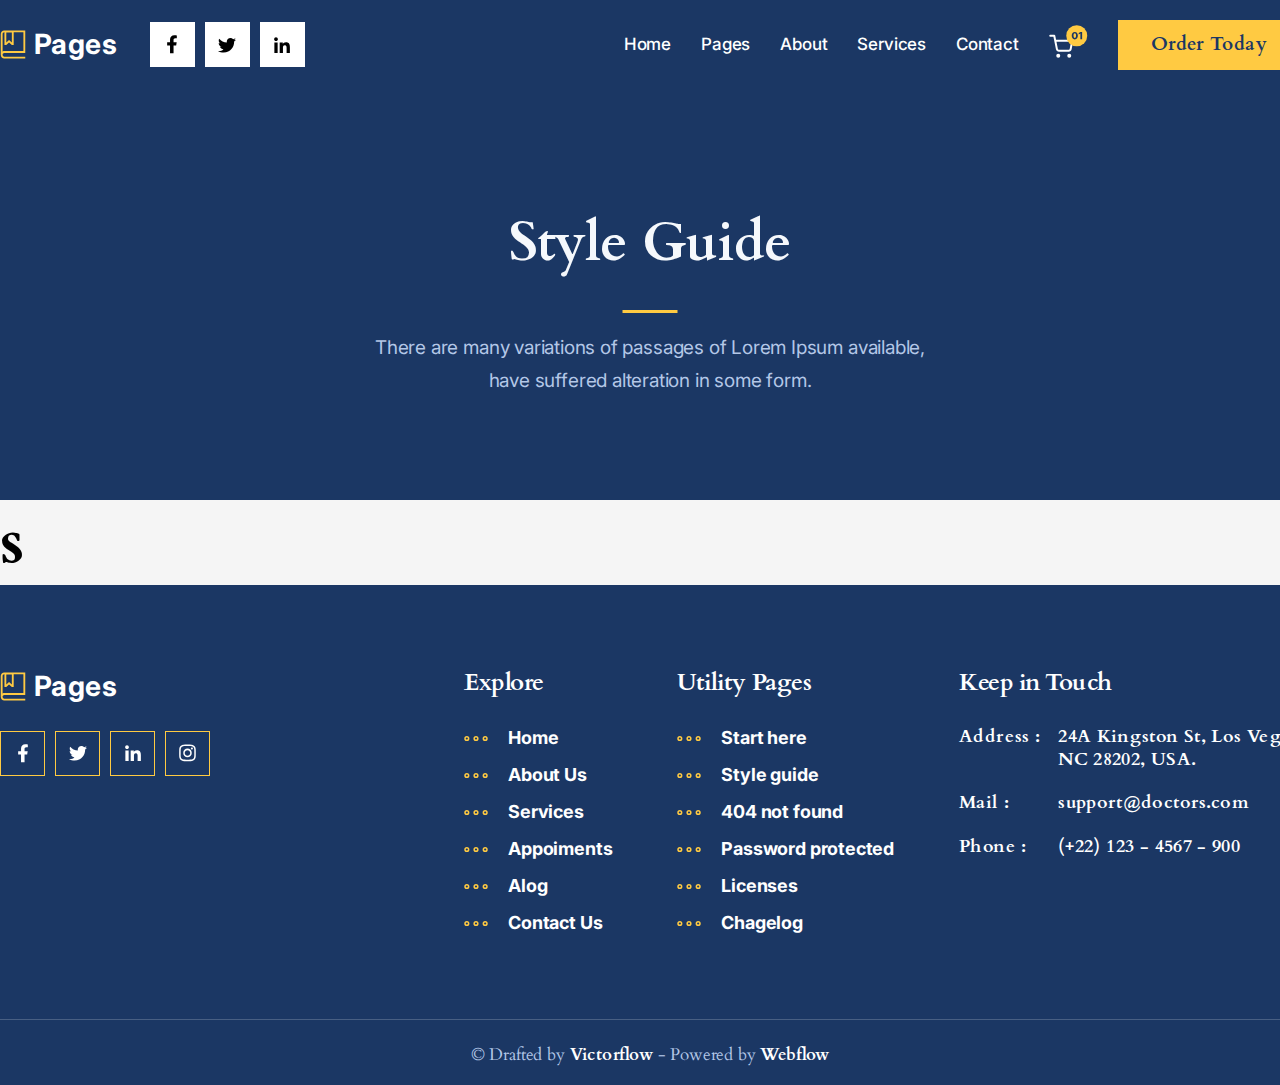
==== index.html @ 7afc2eb5 "homepage" ====
<!DOCTYPE html>
<html lang="en">
  <head>
    <meta charset="UTF-8" />
    <meta http-equiv="X-UA-Compatible" content="IE=edge" />
    <meta name="viewport" content="width=device-width, initial-scale=1.0" />
    <link rel="stylesheet" href="./assets/css/main.css" />
    <title>Book-Store</title>
  </head>
  <body>
    <div class="header">
      <div class="container">
        <div class="header-section">
          <div class="social">
            <div class="pages">
              <a href="#/">
                <img src="./assets/image/pages.svg" alt="pages-logo" />
                <span>Pages</span>
              </a>
            </div>
            <div class="media">
              <div class="fb">
                <a href="#/">
                  <img src="./assets/image/Fb-logo.svg" alt="" />
                </a>
              </div>
              <div class="twitter">
                <a href="#/">
                  <img src="./assets/image/Twitter-logo.svg" alt="" />
                </a>
              </div>
              <div class="linkdin">
                <a href="#/">
                  <img src="./assets/image/LinkedIn-logo.svg" alt="" />
                </a>
              </div>
            </div>
          </div>
          <div class="navbar">
            <ul>
              <li>
                <a href="#/">Home</a>
              </li>
              <li>
                <a href="#/">Pages</a>
              </li>
              <li>
                <a href="#/">About</a>
              </li>
              <li>
                <a href="#/">Services</a>
              </li>
              <li>
                <a href="#/">Contact</a>
              </li>
              <li>
                <a href="#/"><img src="./assets/image/Cart.svg" alt="" /></a>
              </li>
            </ul>
            <div class="order-btn">
              <a href="#/">Order Today</a>
            </div>
          </div>
        </div>
        <div class="header-content">
          <h2>Style Guide</h2>
          <p>
            There are many variations of passages of Lorem Ipsum available, have
            suffered alteration in some form.
          </p>
        </div>
      </div>
    </div>
    <div>
      <h1>s</h1>
    </div>
    <div class="footer">
      <div class="container">
        <div class="footer-section">
          <div class="footer-link">
            <div class="footer-header">
              <div class="pages">
                <a href="#/">
                  <img src="./assets/image/pages.svg" alt="pages-logo" />
                  <span>Pages</span>
                </a>
              </div>
              <div class="media">
                <div class="fb">
                  <a href="#/">
                    <img src="./assets/image/Fb-logo.svg" alt="" />
                  </a>
                </div>
                <div class="twitter">
                  <a href="#/">
                    <img src="./assets/image/Twitter-logo.svg" alt="" />
                  </a>
                </div>
                <div class="linkdin">
                  <a href="#/">
                    <img src="./assets/image/LinkedIn-logo.svg" alt="" />
                  </a>
                </div>
                <div class="instagram">
                  <a href="#/">
                    <img src="./assets/image/instagram.svg" alt="" />
                  </a>
                </div>
              </div>
            </div>
            <div class="link">
              <div class="explore">
                <h5>Explore</h5>
                <ul>
                  <li>
                    <img src="./assets/image/li-icon.svg" alt="" />
                    <a href="#/"> Home </a>
                  </li>
                  <li>
                    <img src="./assets/image/li-icon.svg" alt="" />
                    <a href="#/"> About Us </a>
                  </li>
                  <li>
                    <img src="./assets/image/li-icon.svg" alt="" />
                    <a href="#/"> Services </a>
                  </li>
                  <li>
                    <img src="./assets/image/li-icon.svg" alt="" />
                    <a href="#/"> Appoiments </a>
                  </li>
                  <li>
                    <img src="./assets/image/li-icon.svg" alt="" />
                    <a href="#/"> Alog </a>
                  </li>
                  <li>
                    <img src="./assets/image/li-icon.svg" alt="" />
                    <a href="#//"> Contact Us </a>
                  </li>
                </ul>
              </div>
              <div class="utility-pages">
                <h5>Utility Pages</h5>
                <ul>
                  <li>
                    <img src="./assets/image/li-icon.svg" alt="" />
                    <a href="#/"> Start here </a>
                  </li>
                  <li>
                    <img src="./assets/image/li-icon.svg" alt="" />
                    <a href="#/"> Style guide </a>
                  </li>
                  <li>
                    <img src="./assets/image/li-icon.svg" alt="" />
                    <a href="#/"> 404 not found </a>
                  </li>
                  <li>
                    <img src="./assets/image/li-icon.svg" alt="" />
                    <a href="#/"> Password protected </a>
                  </li>
                  <li>
                    <img src="./assets/image/li-icon.svg" alt="" />
                    <a href="#/"> Licenses </a>
                  </li>
                  <li>
                    <img src="./assets/image/li-icon.svg" alt="" />
                    <a href="#/"> Chagelog </a>
                  </li>
                </ul>
              </div>
              <div class="keep-touch">
                <h5>Keep in Touch</h5>
                <div class="address">
                  <p>Address :</p>
                  <span>24A Kingston St, Los Vegas NC 28202, USA.</span>
                </div>
                <div class="mail">
                  <p>Mail :</p>
                  <span>support@doctors.com</span>
                </div>
                <div class="phone">
                  <p>Phone :</p>
                  <span>(+22) 123 - 4567 - 900</span>
                </div>
              </div>
            </div>
          </div>
          <div class="copy-right">
            <p>© Drafted by <span>Victorflow</span> - Powered by <span>Webflow</span></p>
          </div>
        </div>
      </div>
    </div>
  </body>
</html>
---- assets/css/main.css ----
@import url("https://fonts.googleapis.com/css2?family=Cardo:ital,wght@0,400;0,500;0,600;0,700;0,800;0,900;1,400;1,500;1,600;1,700;1,800;1,900;&family=Inter:wght@300;400;500;600;700&display=swap");
/* ###########button################### */

*,
*::after,
*::before {
  margin: 0px;
  padding: 0px;
  box-sizing: border-box;
}
body {
  font-family: "Inter", sans-serif;
  font-family: "Cardo", serif;
  background-color: #f5f5f5;
}
ul,
ol {
  margin-left: 20px;
}
ol {
  list-style-type: 1;
}
ul {
  list-style-type: disc;
}
ul li::marker {
  color: red;
}
h1 {
  font-family: Cardo;
  font-weight: Bold;
  font-size: 65px;
  line-height: 130%;
  letter-spacing: -0.975px;
}
h2 {
  font-family: Cardo;
  font-weight: Bold;
  font-size: 55px;
  line-height: 130%;
  letter-spacing: -0.825px;
}
h3 {
  font-family: Cardo;
  font-weight: Bold;
  font-size: 45px;
  line-height: 130%;
  letter-spacing: -0.675px;
}
h4 {
  font-family: Cardo;
  font-weight: Bold;
  font-size: 32px;
  line-height: 130%;
  letter-spacing: -0.48px;
}
h5 {
  font-family: Cardo;
  font-weight: Bold;
  font-size: 24px;
  line-height: 130%;
  letter-spacing: -0.36px;
}
h6 {
  font-family: Cardo;
  font-weight: Bold;
  font-size: 22px;
  line-height: 130%;
  letter-spacing: -0.33px;
}
p {
  font-family: Inter;
  font-weight: normal;
  font-size: 19px;
  line-height: 170%;
  letter-spacing: -0.19px;
}
a {
  display: inline-block;
  text-decoration: none;
  text-align: center;
  font-family: Cardo;
  font-weight: bold;
  font-size: 19px;
  line-height: 125%;
  letter-spacing: 0.38px;
}

.sm-bg-btn {
  padding: 20px 56px;
  background-color: #ffca42;
}
.sm-btn {
  padding: 19px 55px;
  border: 1px solid #ffca42;
  background-color: #ffffff;
}
.lg-bg-btn {
  padding: 20px 96px;
  background-color: #ffca42;
}
.lg-btn {
  padding: 19px 95px;
  border: 1px solid #ffca42;
  background-color: #ffffff;
}
.container {
  height: 500px;
  width: 1300px;
  margin: 0px auto;
}
/* ##################header################# */
.header {
  color: #ffffff;
  background-color: #1b3764;
}
.header-section {
  padding-top: 20px;
  display: flex;
  justify-content: space-between;
  align-items: center;
}
.social {
  display: flex;
  align-items: center;
  gap: 33px;
}

.pages a {
  display: flex;
  align-items: center;
  gap: 8px;
}
.pages span {
  display: inline-flex;
  color: #ffffff;
  font-family: Inter;
  font-weight: Bold;
  font-size: 28px;
  line-height: 125%;
}

.media img,
.pages img {
  width: auto;
  height: auto;
  object-fit: cover;
}
.media {
  display: flex;
  align-items: center;
  gap: 10px;
}
.media a {
  display: flex;
  align-items: center;
  justify-content: center;
  width: 45px;
  height: 45px;
  background-color: white;
}
.media a img {
  filter: invert(1);
}
.navbar {
  display: flex;
  align-items: center;
  gap: 30px;
}
.navbar ul {
  margin: 0px;
  display: flex;
  align-items: center;
  list-style: none;
  gap: 30px;
}
ul li a {
  color: #ffffff;
  font-family: Inter;
  font-weight: 500;
  font-size: 17px;
  line-height: 125%;
  letter-spacing: -0.17px;
}
.order-btn a {
  padding: 13px 33px;
  background-color: #ffca42;
  color: #1b3764;
  font-size: 19px;
  line-height: 125%;
}
.header-content {
  width: 45%;
  text-align: center;
  margin: 138px auto 119px;
}
.header-content h2 {
  color: #f5f8fc;
  position: relative;
  padding-bottom: 34px;
  margin-bottom: 19px;
}
.header-content h2::after {
  content: "";
  position: absolute;
  bottom: 0%;
  left: 50%;
  transform: translate(-50%, 0%);
  width: 55px;
  border-bottom: 3px solid #ffca42;
}
.header-content p {
  font-family: Inter;
  font-weight: normal;
  font-size: 19px;
  line-height: 170%;
  letter-spacing: -0.19px;
  color: #b4c7e7;
}
/* ##################footer################# */

.footer {
  background-color: #1b3764;
  color: #ffffff;
}
.footer-link {
  padding: 84px 0px 77px;
  margin-bottom: 18px;
  border-bottom: 1px solid rgba(255, 255, 255, 0.2);
  display: flex;
  justify-content: space-between;
}
.link h5 {
  font-family: Cardo;
  font-weight: Bold;
  font-size: 24px;
  line-height: 120%;
  letter-spacing: -0.48px;
  padding-bottom: 23px;
}
.link li a {
  font-family: Inter;
  font-weight: Bold;
  font-size: 18px;
  line-height: 205%;
  letter-spacing: -0.18px;
}
.link p {
  width: 25%;
  font-family: Cardo;
  font-weight: Bold;
  font-size: 18px;
  line-height: 125%;
  letter-spacing: 0.36px;
  margin: 6px 0px 15px;
}
.link span {
  width: 71%;
  font-family: Cardo;
  font-weight: Bold;
  font-size: 18px;
  line-height: 125%;
  letter-spacing: 0.36px;
  margin: 6px 0px 15px;
}
.link {
  display: flex;
  justify-content: end;
  gap: 65px;
}
.link .keep-touch {
  width: 35%;
}
.footer-header .pages {
  padding-bottom: 27px;
}
.footer-header .media a {
  background-color: transparent;
  border: 1px solid #ffca42;
}
.footer-header .media a img {
  filter: invert(0);
}
.link ul {
  list-style-type: none;
  margin: 0px;
}
.link li {
  display: flex;
  align-items: center;
  gap: 20px;
}
.address,
.phone,
.mail {
  display: flex;
  gap: 14px;
}
.copy-right p {
  text-align: center;
  font-family: Cardo;
  font-weight: 500;
  font-size: 17px;
  line-height: 200%;
  letter-spacing: -0.17px;
  color: #b4c7e7;
}
.copy-right span {
  font-weight: 600;
  color: #ffffff;
}
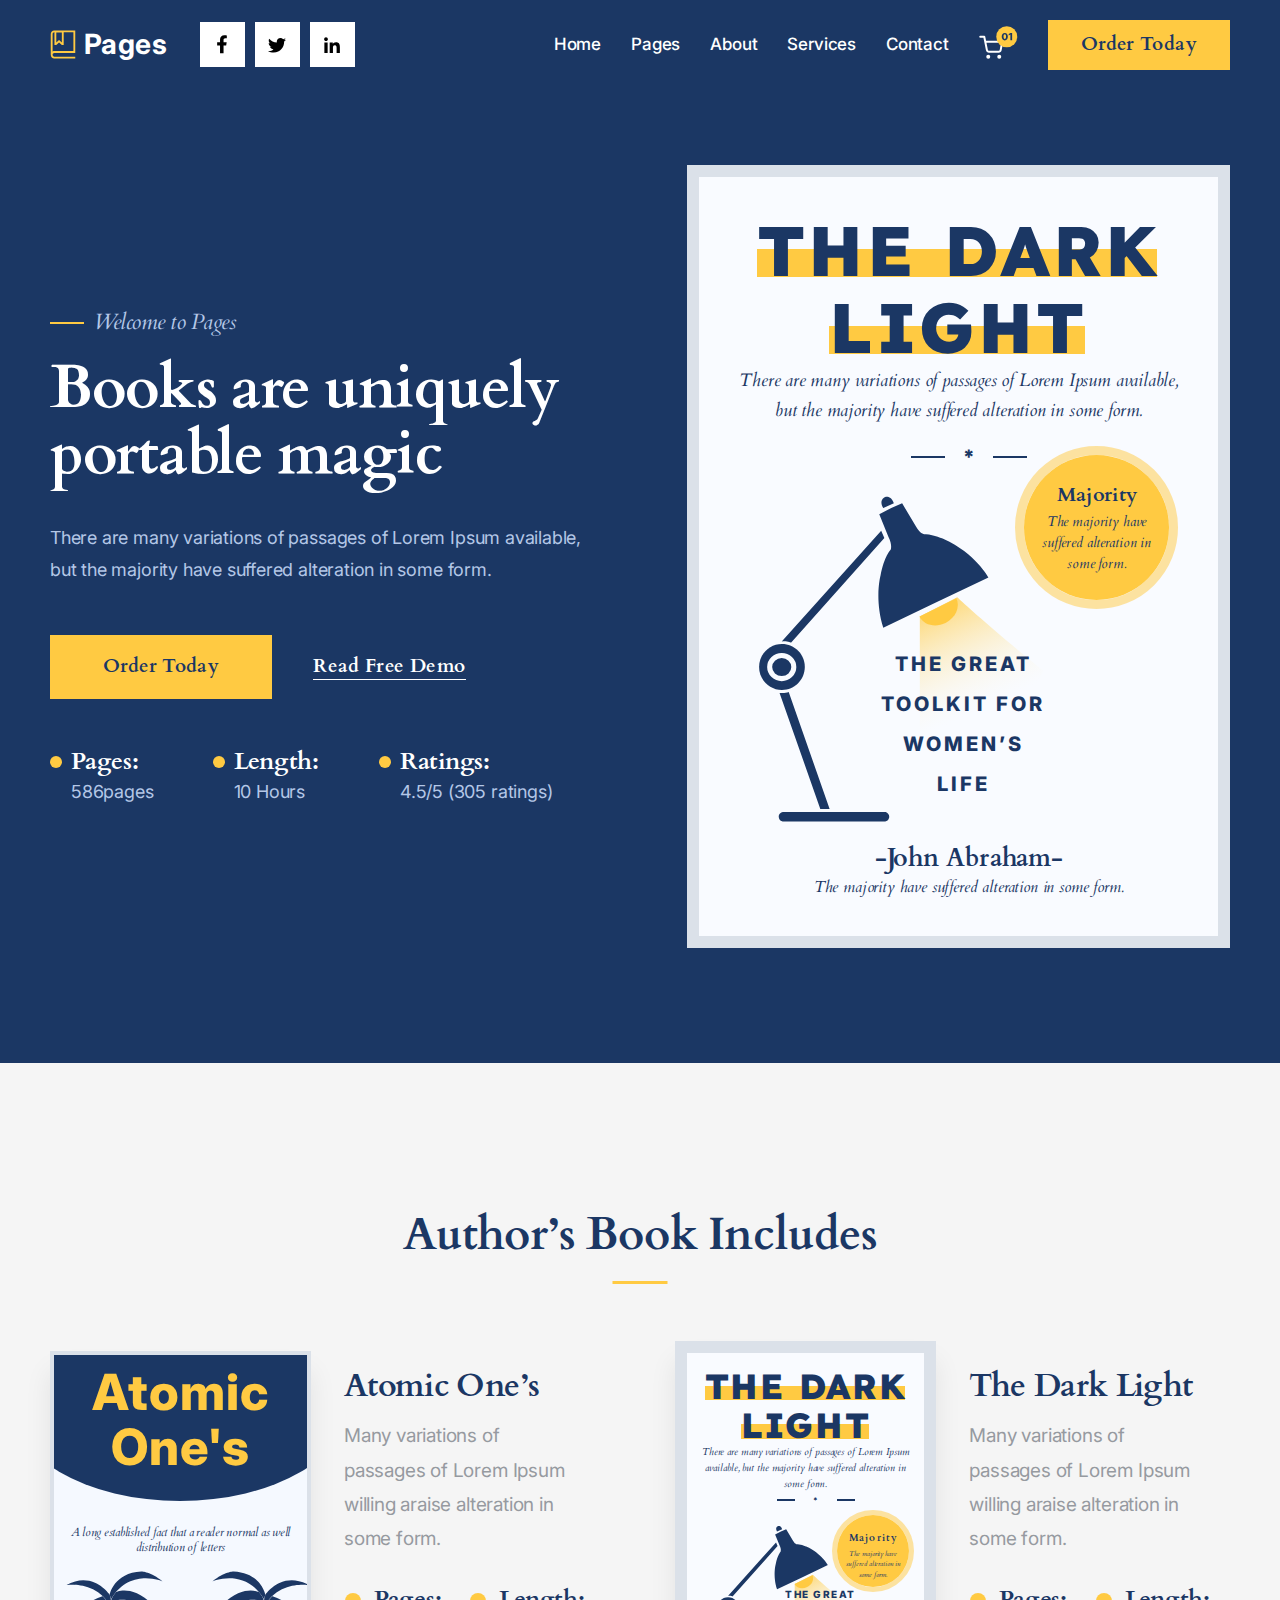
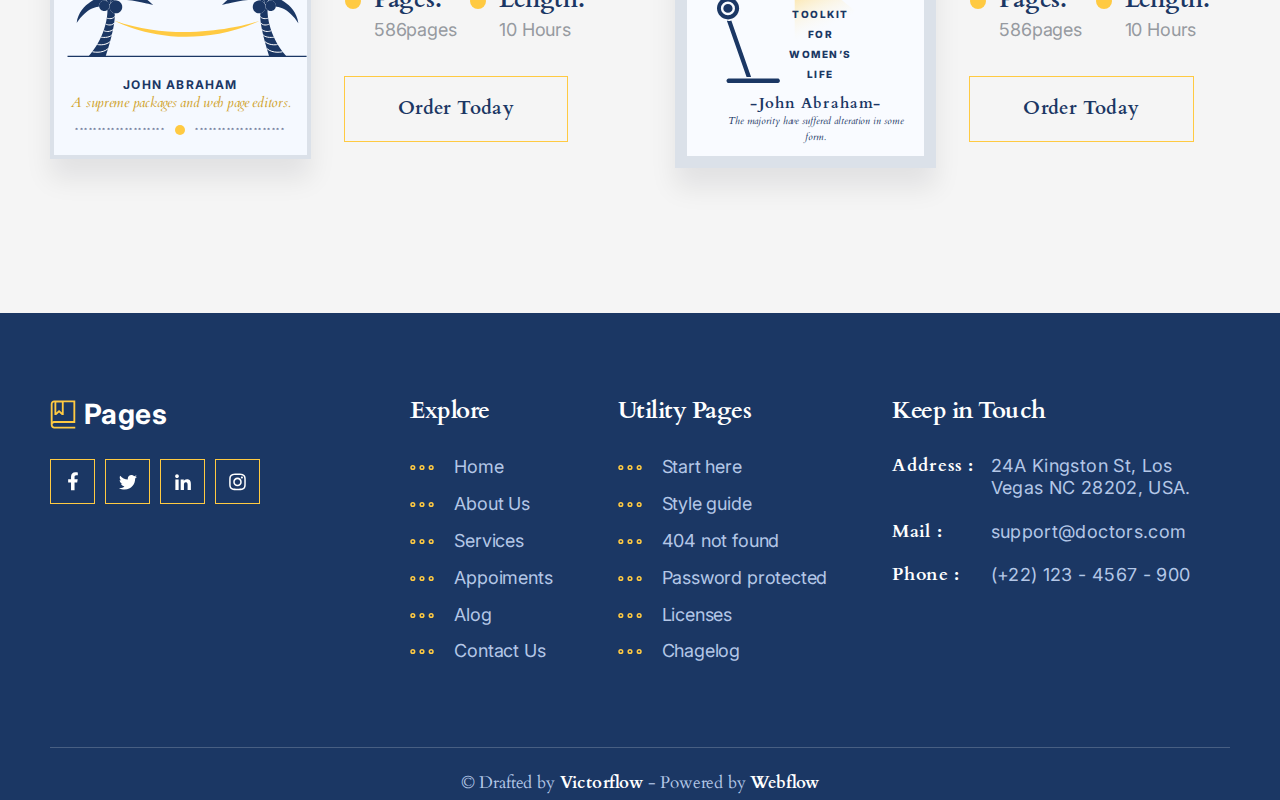
==== commit 9ac81a78: "author" ====
--- a/index.html
+++ b/index.html
@@ -5,6 +5,7 @@
     <meta http-equiv="X-UA-Compatible" content="IE=edge" />
     <meta name="viewport" content="width=device-width, initial-scale=1.0" />
     <link rel="stylesheet" href="./assets/css/main.css" />
+    <link rel="stylesheet" href="./assets/css/index.css" />
     <title>Book-Store</title>
   </head>
   <body>
@@ -39,7 +40,7 @@
           <div class="navbar">
             <ul>
               <li>
-                <a href="#/">Home</a>
+                <a href="./index.html">Home</a>
               </li>
               <li>
                 <a href="#/">Pages</a>
@@ -63,16 +64,169 @@
           </div>
         </div>
         <div class="header-content">
-          <h2>Style Guide</h2>
-          <p>
-            There are many variations of passages of Lorem Ipsum available, have
-            suffered alteration in some form.
-          </p>
+          <div class="header-left">
+            <div class="sub-title">
+              <span></span>
+              <p>Welcome to Pages</p>
+            </div>
+            <div class="left-content">
+              <h1>Books are uniquely portable magic</h1>
+              <p>
+                There are many variations of passages of Lorem Ipsum available,
+                but the majority have suffered alteration in some form.
+              </p>
+            </div>
+            <div class="left-btn">
+              <div class="primary">
+                <a href="#/">Order Today</a>
+              </div>
+              <div class="secondary">
+                <a href="#/">Read Free Demo</a>
+              </div>
+            </div>
+            <div class="page-count">
+              <div class="counting">
+                <p>Pages:</p>
+                <span>586pages</span>
+              </div>
+              <div class="counting">
+                <p>Length:</p>
+                <span>10 Hours</span>
+              </div>
+              <div class="counting">
+                <p>Ratings:</p>
+                <span>4.5/5 (305 ratings)</span>
+              </div>
+            </div>
+          </div>
+          <div class="header-right">
+            <div class="right-content">
+              <h2>
+                <span class="top"> THE DARK</span>
+                <span class="bottom"> LIGHT</span>
+              </h2>
+              <p>
+                There are many variations of passages of Lorem Ipsum available,
+                but the majority have suffered alteration in some form.
+              </p>
+            </div>
+            <div class="toolkit">
+              <div class="design">
+                <span class="left-line"></span>
+                <span class="star">*</span>
+                <span class="right-line"></span>
+              </div>
+              <div class="lamp">
+                <h4>THE GREAT TOOLKIT FOR WOMEN’S LIFE</h4>
+              </div>
+              <h6>-John Abraham-</h6>
+              <p>The majority have suffered alteration in some form.</p>
+              <div class="majority-section">
+                <div class="majority">
+                  <h6>Majority</h6>
+                  <p>The majority have suffered alteration in some form.</p>
+                </div>
+              </div>
+            </div>
+          </div>
         </div>
       </div>
     </div>
-    <div>
-      <h1>s</h1>
+    <div class="author-book">
+      <div class="container">
+        <div class="author-book-section">
+          <h5>Author’s Book Includes</h5>
+          <div class="author-cards">
+            <div class="card">
+              <div class="card-1 card-border-1">
+                <h6>Atomic One's</h6>
+                <p>
+                  A long established fact that a reader normal as well
+                  distribution of letters
+                </p>
+                <img src="./assets/image/Trees.svg" alt="" />
+                <div class="bottom-content">
+                  <h6>JOHN ABRAHAM</h6>
+                  <p>A supreme packages and web page editors.</p>
+                </div>
+                <div class="star">
+                  <p>********************</p>
+                  <span></span>
+                  <p>********************</p>
+                </div>
+              </div>
+              <div class="card-2">
+                <h5>Atomic One’s</h5>
+                <p>
+                  Many variations of passages of Lorem Ipsum willing araise
+                  alteration in some form.
+                </p>
+                <div class="book-length">
+                  <div class="page-length">
+                    <p>Pages:</p>
+                    <span>586pages</span>
+                  </div>
+                  <div class="page-length">
+                    <p>Length:</p>
+                    <span>10 Hours</span>
+                  </div>
+                </div>
+                <a href="#/">Order Today</a>
+              </div>
+            </div>
+            <div class="card">
+              <div class="card-1 card-border-2">
+                  <div class="right-content">
+                    <h2>
+                      <span class="top"> THE DARK</span>
+                      <span class="bottom"> LIGHT</span>
+                    </h2>
+                    <p>
+                      There are many variations of passages of Lorem Ipsum available,
+                      but the majority have suffered alteration in some form.
+                    </p>
+                  </div>
+                  <div class="toolkit">
+                    <div class="design">
+                      <span class="left-line"></span>
+                      <span class="star">*</span>
+                      <span class="right-line"></span>
+                    </div>
+                    <div class="lamp">
+                      <h4>THE GREAT TOOLKIT FOR WOMEN’S LIFE</h4>
+                    </div>
+                    <h6>-John Abraham-</h6>
+                    <p>The majority have suffered alteration in some form.</p>
+                    <div class="majority-section">
+                      <div class="majority">
+                        <h6>Majority</h6>
+                        <p>The majority have suffered alteration in some form.</p>
+                      </div>
+                    </div>
+                  </div>
+              </div>
+              <div class="card-2">
+                <h5>The Dark Light</h5>
+                <p>
+                  Many variations of passages of Lorem Ipsum willing araise
+                  alteration in some form.
+                </p>
+                <div class="book-length">
+                  <div class="page-length">
+                    <p>Pages:</p>
+                    <span>586pages</span>
+                  </div>
+                  <div class="page-length">
+                    <p>Length:</p>
+                    <span>10 Hours</span>
+                  </div>
+                </div>
+                <a href="#/">Order Today</a>
+              </div>
+            </div>
+          </div>
+        </div>
+      </div>
     </div>
     <div class="footer">
       <div class="container">
@@ -185,7 +339,10 @@
             </div>
           </div>
           <div class="copy-right">
-            <p>© Drafted by <span>Victorflow</span> - Powered by <span>Webflow</span></p>
+            <p>
+              © Drafted by <span>Victorflow</span> - Powered by
+              <span>Webflow</span>
+            </p>
           </div>
         </div>
       </div>
--- a/assets/css/main.css
+++ b/assets/css/main.css
@@ -1,6 +1,5 @@
-@import url("https://fonts.googleapis.com/css2?family=Cardo:ital,wght@0,400;0,500;0,600;0,700;0,800;0,900;1,400;1,500;1,600;1,700;1,800;1,900;&family=Inter:wght@300;400;500;600;700&display=swap");
-/* ###########button################### */
-
+@import url("https://fonts.googleapis.com/css2?family=Cardo:ital,wght@0,400;0,700;1,400&family=Inter+Tight:wght@600&family=Inter:wght@300;400;500;600;700;800&family=Lexend:wght@300;400;500;600;700;800;900&display=swap");
+/*###########button################### */
 *,
 *::after,
 *::before {
@@ -9,8 +8,10 @@
   box-sizing: border-box;
 }
 body {
+  font-family: "Cardo", serif;
   font-family: "Inter", sans-serif;
-  font-family: "Cardo", serif;
+  font-family: "Inter Tight", sans-serif;
+  font-family: "Lexend", sans-serif;
   background-color: #f5f5f5;
 }
 ul,
@@ -24,7 +25,7 @@
   list-style-type: disc;
 }
 ul li::marker {
-  color: red;
+  color: #ffca42;
 }
 h1 {
   font-family: Cardo;
@@ -85,27 +86,10 @@
   line-height: 125%;
   letter-spacing: 0.38px;
 }
-
-.sm-bg-btn {
-  padding: 20px 56px;
-  background-color: #ffca42;
-}
-.sm-btn {
-  padding: 19px 55px;
-  border: 1px solid #ffca42;
-  background-color: #ffffff;
-}
-.lg-bg-btn {
-  padding: 20px 96px;
-  background-color: #ffca42;
-}
-.lg-btn {
-  padding: 19px 95px;
-  border: 1px solid #ffca42;
-  background-color: #ffffff;
+span {
+  display: inline-block;
 }
 .container {
-  height: 500px;
   width: 1300px;
   margin: 0px auto;
 }
@@ -188,11 +172,17 @@
   color: #1b3764;
   font-size: 19px;
   line-height: 125%;
+  transition: all 0.5s ease-in-out;
+}
+.order-btn a:hover {
+  color: #ffca42;
+  background-color: #1b3764;
 }
 .header-content {
   width: 45%;
+  margin: 0px auto;
   text-align: center;
-  margin: 138px auto 119px;
+  padding: 138px 0px 119px;
 }
 .header-content h2 {
   color: #f5f8fc;
@@ -224,10 +214,10 @@
   color: #ffffff;
 }
 .footer-link {
-  padding: 84px 0px 77px;
   margin-bottom: 18px;
   border-bottom: 1px solid rgba(255, 255, 255, 0.2);
   display: flex;
+  padding: 84px 0px 77px;
   justify-content: space-between;
 }
 .link h5 {
@@ -240,10 +230,11 @@
 }
 .link li a {
   font-family: Inter;
-  font-weight: Bold;
+  font-weight: 400;
   font-size: 18px;
   line-height: 205%;
   letter-spacing: -0.18px;
+  color: #b4c7e7;
 }
 .link p {
   width: 25%;
@@ -256,12 +247,13 @@
 }
 .link span {
   width: 71%;
-  font-family: Cardo;
-  font-weight: Bold;
+  font-family: Inter;
+  font-weight: normal;
   font-size: 18px;
   line-height: 125%;
   letter-spacing: 0.36px;
   margin: 6px 0px 15px;
+  color: #b4c7e7;
 }
 .link {
   display: flex;
@@ -309,3 +301,159 @@
   font-weight: 600;
   color: #ffffff;
 }
+
+@media screen and (max-width: 1320px) {
+  .container {
+    width: 1180px;
+  }
+  .header-content {
+    margin: 0px auto;
+  }
+}
+
+@media screen and (max-width: 1200px) {
+  .container {
+    width: 970px;
+  }
+  .link {
+    gap: 30px;
+  }
+  .link .keep-touch {
+    width: 41%;
+  }
+  .header-content {
+    width: 50%;
+  }
+  .navbar,
+  .navbar ul {
+    gap: 25px;
+  }
+  .order-btn a {
+    padding: 13px 25px;
+  }
+}
+
+@media (max-width: 991px) {
+  .container {
+    width: 747px;
+  }
+  .header-section {
+    flex-direction: column;
+    gap: 20px;
+  }
+  .navbar {
+    width: 100%;
+    justify-content: space-between;
+  }
+  .header-section .social {
+    width: 100%;
+    gap: 0px;
+    justify-content: space-between;
+  }
+  .header-content {
+    padding: 100px 0px;
+    width: 65%;
+  }
+  .footer-link {
+    flex-direction: column;
+    gap: 20px;
+  }
+  .link {
+    justify-content: space-between;
+    row-gap: 30px;
+    flex-wrap: wrap;
+  }
+
+  .footer-header {
+    display: flex;
+    justify-content: space-between;
+    align-items: center;
+  }
+  .footer-header .pages {
+    padding-bottom: 0px;
+  }
+  .media {
+    gap: 20px;
+  }
+  .link .keep-touch {
+    width: 42%;
+  }
+}
+
+@media (max-width: 767px) {
+  .container {
+    width: 555px;
+  }
+
+  .header-content {
+    padding: 60px 0px;
+    width: 90%;
+  }
+  .navbar {
+    justify-content: space-between;
+    gap: 0px;
+    width: 100%;
+  }
+  .navbar ul {
+    gap: 15px;
+  }
+  .order-btn a {
+    padding: 13px 15px;
+  }
+  .link .keep-touch {
+    width: 70%;
+    margin: 0px auto;
+  }
+}
+
+@media (max-width: 575px) {
+  .container {
+    width: 310px;
+    margin: 0px auto;
+  }
+  .navbar {
+    flex-direction: column;
+    gap: 10px;
+  }
+  .navbar ul {
+    flex-wrap: wrap;
+    gap: 10px;
+    justify-content: space-between;
+  }
+  .header-content {
+    padding: 30px 0px;
+    width: 100%;
+  }
+  .header-content h2 {
+    font-size: 45px;
+    padding-bottom: 15px;
+    margin-bottom: 15px;
+  }
+  .header-content p {
+    font-size: 15px;
+  }
+  .footer-header {
+    flex-wrap: wrap;
+    gap: 20px;
+    justify-content: center;
+  }
+  .link {
+    justify-content: center;
+  }
+  .link .keep-touch {
+    width: 100%;
+  }
+  .link p {
+    width: 26%;
+  }
+  .link span {
+    width: 68%;
+  }
+  .copy-right p {
+    font-size: 14px;
+  }
+  .footer-link {
+    padding: 20px 0px 0px;
+    margin-bottom: 10px;
+  }
+}
--- a/assets/css/index.css
+++ b/assets/css/index.css
@@ -0,0 +1,981 @@
+/* ######################header-content######################## */
+.header-content {
+  width: auto;
+  display: flex;
+  flex-wrap: wrap;
+  justify-content: space-between;
+  text-align: left;
+  align-items: center;
+  padding: 95px 0px 115px;
+}
+.header-left,
+.header-right {
+  width: 46%;
+}
+.header-right {
+  background-color: #f9fbff;
+  border: 12px solid #dbe1e9;
+  padding: 35px 40px;
+}
+.header-content h2 {
+  margin: 0px;
+  padding: 0px;
+}
+.header-content h2::after {
+  content: unset;
+}
+.sub-title {
+  display: flex;
+  align-items: center;
+  gap: 15px;
+  padding-bottom: 16px;
+}
+.sub-title span {
+  display: inline-block;
+  background-color: #ffca42;
+  width: 34px;
+  height: 2px;
+}
+.sub-title p {
+  font-family: Cardo;
+  font-style: Italic;
+  font-size: 24px;
+  line-height: 154%;
+  letter-spacing: -0.48px;
+}
+.left-content h1 {
+  font-family: Cardo;
+  font-weight: bold;
+  font-size: 65px;
+  line-height: 110%;
+  letter-spacing: -1.3px;
+}
+.left-content p {
+  font-family: Inter;
+  font-weight: normal;
+  font-size: 19px;
+  line-height: 180%;
+  letter-spacing: -0.19px;
+  color: #b4c7e7;
+  padding: 34px 0px 49px;
+}
+.left-btn {
+  display: flex;
+  align-items: center;
+  gap: 41px;
+}
+.left-btn .primary a {
+  font-family: Cardo;
+  font-weight: bold;
+  font-size: 19px;
+  line-height: 125%;
+  letter-spacing: 0.38px;
+  padding: 20px 53px;
+  background-color: #ffca42;
+  color: #1b3764;
+}
+.left-btn .secondary a {
+  font-family: Cardo;
+  font-weight: bold;
+  font-size: 19px;
+  line-height: 125%;
+  letter-spacing: 0.38px;
+  color: #ffffff;
+  border-bottom: 1px solid #ffffff;
+}
+.page-count {
+  display: flex;
+  align-items: center;
+  gap: 80px;
+  margin: 49px 0px 0px 21px;
+}
+
+.page-count p {
+  position: relative;
+  font-family: Cardo;
+  font-weight: Bold;
+  font-size: 24px;
+  line-height: 120%;
+  letter-spacing: -0.24px;
+  color: #ffffff;
+}
+.page-count p::before {
+  position: absolute;
+  top: 50%;
+  left: -15px;
+  transform: translate(-50%, -50%);
+  border-radius: 50%;
+  content: "";
+  width: 12px;
+  height: 12px;
+  background-color: #ffca42;
+}
+.page-count span {
+  font-family: inter;
+  font-weight: normal;
+  font-size: 18px;
+  line-height: 170%;
+  letter-spacing: -0.18px;
+  color: #b4c7e7;
+}
+.right-content {
+  position: relative;
+  z-index: 1;
+}
+.right-content h2 {
+  font-family: Lexend;
+  font-weight: 800;
+  font-size: 70px;
+  line-height: 110%;
+  letter-spacing: 3.5px;
+  color: #1b3764;
+  text-align: center;
+}
+.right-content h2 span {
+  position: relative;
+  z-index: 1;
+}
+
+.right-content h2 span::before {
+  content: "";
+  position: absolute;
+  bottom: 15%;
+  left: 0%;
+  width: 99%;
+  height: 37%;
+  background-color: #ffca42;
+  z-index: -1;
+}
+
+.right-content p {
+  font-family: Cardo;
+  font-style: italic;
+  font-weight: 400;
+  font-size: 18px;
+  line-height: 170%;
+  letter-spacing: -0.18px;
+  color: #1b3764;
+  text-align: center;
+}
+.toolkit {
+  padding-left: 20px;
+  margin-top: 10px;
+  position: relative;
+}
+.toolkit .design {
+  display: flex;
+  justify-content: center;
+  gap: 18px;
+  align-items: center;
+}
+
+.design .left-line,
+.design .right-line {
+  width: 34px;
+  height: 2px;
+  background-color: #1b3764;
+}
+.design .star {
+  font-family: Inter;
+  font-weight: 800;
+  font-size: 20px;
+  line-height: 200%;
+  color: #1b3764;
+}
+.lamp {
+  background-image: url(../image/lamp.svg);
+  background-position: left;
+  background-size: contain;
+  background-repeat: no-repeat;
+  width: 300px;
+  height: 330px;
+  margin-top: 16px;
+  display: flex;
+  justify-content: flex-end;
+  align-items: flex-end;
+}
+.lamp h4 {
+  font-family: Inter;
+  font-weight: 800;
+  font-size: 20px;
+  width: 58%;
+  margin: 0px 9px 19px 0px;
+  line-height: 200%;
+  letter-spacing: 3px;
+  color: #1b3764;
+  text-align: center;
+}
+.toolkit h6 {
+  padding-top: 20px;
+  font-family: cardo;
+  font-weight: 700;
+  font-size: 25px;
+  line-height: 125%;
+  color: #1b3764;
+  text-align: center;
+}
+.toolkit p {
+  font-family: cardo;
+  font-style: italic;
+  font-weight: 400;
+  font-size: 16px;
+  line-height: 170%;
+  letter-spacing: -0.16px;
+  color: #1b3764;
+  text-align: center;
+}
+.toolkit .majority-section {
+  position: absolute;
+  top: 2%;
+  right: 6%;
+}
+.majority-section .majority {
+  position: relative;
+  width: 163px;
+  height: 163px;
+  border-radius: 50%;
+  display: flex;
+  justify-content: center;
+  align-items: center;
+  flex-direction: column;
+  gap: 4px;
+  border: 9px solid rgba(255, 201, 66, 0.5);
+  z-index: 1;
+}
+.majority-section .majority::before {
+  content: "";
+  position: absolute;
+  top: 0%;
+  left: 0%;
+  width: 100%;
+  height: 100%;
+  border-radius: 50%;
+  background-color: #ffca42;
+  z-index: -1;
+}
+.majority h6 {
+  font-family: cardo;
+  font-weight: bold;
+  padding-top: 0px;
+  font-size: 20px;
+  line-height: 125%;
+  text-align: center;
+  color: #1b3764;
+}
+.majority p {
+  font-family: cardo;
+  font-style: italic;
+  width: 126px;
+  font-size: 14px;
+  line-height: 150%;
+  letter-spacing: -0.14px;
+  color: #1b3764;
+}
+/* ####################author-book####################### */
+
+.author-book {
+  padding: 145px 0px;
+}
+.author-book-section h5 {
+  position: relative;
+  font-family: "Cardo";
+  font-style: normal;
+  font-weight: 700;
+  font-size: 45px;
+  line-height: 120%;
+  text-align: center;
+  letter-spacing: -0.02em;
+  color: #1b3764;
+  padding-bottom: 22px;
+  margin-bottom: 57px;
+}
+.author-book-section h5::before {
+  content: "";
+  position: absolute;
+  bottom: 0%;
+  left: 50%;
+  transform: translate(-50%, 0%);
+  width: 55px;
+  border-bottom: 3px solid #ffca42;
+}
+
+.author-cards {
+  display: flex;
+  flex-wrap: wrap;
+  justify-content: space-between;
+  align-items: center;
+}
+.author-cards .card {
+  width: 47%;
+  display: flex;
+  flex-wrap: wrap;
+  justify-content: space-between;
+  align-items: center;
+}
+.card .card-1,
+.card .card-2 {
+  width: 47%;
+}
+.card .card-1 {
+  box-shadow: 0px 20px 25px rgba(4, 11, 20, 0.08);
+}
+.card .card-border-1 {
+  text-align: center;
+  padding: 10px 10px 20px;
+  background-color: #f5f9ff;
+  border: 4px solid #dbe1e9;
+  overflow: hidden;
+}
+.card .card-border-2 {
+  background: #f9fbff;
+  border: 12px solid #dbe1e9;
+  padding: 14px 10px 11px;
+}
+.card h6 {
+  position: relative;
+  font-family: "Inter";
+  font-style: normal;
+  font-weight: 800;
+  font-size: 50px;
+  line-height: 110%;
+  text-align: center;
+  letter-spacing: 1px;
+  color: #ffca42;
+  z-index: 1;
+  padding-bottom: 50px;
+}
+.card h6::before {
+  content: "";
+  position: absolute;
+  top: -40%;
+  left: 50%;
+  background-color: #1b3764;
+  width: 147%;
+  height: 125%;
+  border-radius: 50%;
+  transform: translate(-50%, 0%);
+  z-index: -1;
+}
+
+.card-1 p {
+  padding-bottom: 15px;
+  font-family: "Cardo";
+  font-style: italic;
+  font-weight: 400;
+  font-size: 12px;
+  line-height: 130%;
+  text-align: center;
+  letter-spacing: -0.02em;
+  color: #1b3764;
+}
+.card-1 img {
+  width: auto;
+  height: auto;
+  object-position: center;
+  object-fit: cover;
+}
+.bottom-content {
+  padding: 16px 0px 12px;
+}
+.card .bottom-content h6 {
+  font-family: "Inter";
+  font-style: normal;
+  font-weight: 700;
+  font-size: 12px;
+  line-height: 125%;
+  letter-spacing: 0.1em;
+  text-transform: uppercase;
+  color: #1b3764;
+  padding: 0px;
+}
+.bottom-content h6::before {
+  content: unset;
+}
+.bottom-content p {
+  padding: 0px;
+  font-family: "Cardo";
+  font-style: italic;
+  font-weight: 400;
+  font-size: 14px;
+  line-height: 150%;
+  text-align: center;
+  letter-spacing: -0.02em;
+  color: #d0a129;
+}
+.star {
+  display: flex;
+  flex-wrap: wrap;
+  justify-content: center;
+  gap: 10px;
+  align-items: center;
+}
+.star p {
+  padding: 0px;
+  font-family: "Inter";
+  font-style: normal;
+  font-weight: 300;
+  font-size: 7px;
+  line-height: 125%;
+  letter-spacing: 0.25em;
+  color: #1b3764;
+}
+.star span {
+  background: #ffca42;
+  width: 10px;
+  height: 10px;
+  border-radius: 50%;
+}
+.card-2 h5 {
+  font-family: "Cardo";
+  font-style: normal;
+  font-weight: 700;
+  font-size: 32px;
+  line-height: 120%;
+  letter-spacing: -0.02em;
+  color: #1b3764;
+  margin-bottom: 0px;
+  text-align: left;
+  padding-bottom: 14px;
+}
+.card-2 h5::before {
+  content: unset;
+}
+.card-2 p {
+  padding-right: 19px;
+  font-family: "Inter";
+  font-style: normal;
+  font-weight: 400;
+  font-size: 19px;
+  line-height: 180%;
+  letter-spacing: -0.01em;
+  color: #969aa0;
+}
+.card-2 .book-length {
+  display: flex;
+  flex-direction: row;
+  justify-content: space-between;
+  align-items: center;
+  padding: 30px 0px;
+}
+.book-length .page-length {
+  padding-left: 30px;
+}
+.page-length p {
+  position: relative;
+  font-family: "Cardo";
+  font-style: normal;
+  font-weight: 700;
+  font-size: 24px;
+  line-height: 120%;
+  letter-spacing: -0.01em;
+  color: #1b3764;
+}
+.page-length p::before {
+  content: "";
+  position: absolute;
+  top: 50%;
+  left: -13px;
+  background: #ffca42;
+  width: 16px;
+  height: 16px;
+  border-radius: 50%;
+  transform: translate(-100%, -50%);
+}
+.page-length span {
+  display: block;
+  font-family: "Inter";
+  font-style: normal;
+  font-weight: 400;
+  font-size: 18px;
+  line-height: 170%;
+  letter-spacing: -0.01em;
+  color: #969aa0;
+}
+.card-2 a {
+  font-family: "Cardo";
+  font-style: normal;
+  font-weight: 700;
+  font-size: 19px;
+  line-height: 125%;
+  letter-spacing: 0.02em;
+  color: #1b3764;
+  border: 1px solid #ffca42;
+  padding: 20px 53px 21px;
+}
+.card-border-2 h2 {
+  font-family: "Lexend";
+  font-style: normal;
+  font-weight: 800;
+  font-size: 35px;
+  line-height: 110%;
+  text-align: center;
+  letter-spacing: 0.05em;
+  color: #1b3764;
+}
+.card-border-2 p {
+  font-family: "Cardo";
+  font-style: italic;
+  font-weight: 400;
+  font-size: 10px;
+  line-height: 160%;
+  text-align: center;
+  letter-spacing: -0.01em;
+  color: #1b3764;
+  padding-bottom: 0px;
+}
+.card-border-2 .majority h6 {
+  font-family: "Cardo";
+  font-style: normal;
+  font-weight: 700;
+  font-size: 10px;
+  line-height: 125%;
+  padding-bottom: 0px;
+  display: flex;
+  align-items: center;
+  text-align: center;
+
+  color: #1b3764;
+}
+.card-border-2 .majority h6::before {
+  content: unset;
+}
+.card-border-2.majority-section .majority {
+  width: 83px;
+  height: 83px;
+}
+.card-border-2 .design .star {
+  font-family: "Inter";
+  font-style: normal;
+  font-weight: 800;
+  font-size: 8px;
+  line-height: 200%;
+  text-align: center;
+  letter-spacing: 0.15em;
+  text-transform: uppercase;
+  color: #1b3764;
+}
+.card-border-2 .design .left-line,
+.card-border-2 .design .right-line {
+  width: 18px;
+}
+
+.card-border-2 .toolkit {
+  margin-top: 0px;
+}
+.card-border-2 .majority-section .majority {
+  width: 82px;
+  height: 82px;
+  border: 5px solid rgba(255, 201, 66, 0.5);
+}
+.card-border-2 .majority p {
+  font-family: "Cardo";
+  font-style: italic;
+  font-weight: 400;
+  font-size: 7px;
+  width: 80%;
+  line-height: 150%;
+  text-align: center;
+  letter-spacing: -0.01em;
+  color: #1b3764;
+}
+.card-border-2 .lamp {
+  width: 145px;
+  height: 160px;
+}
+.card-border-2 .lamp h4 {
+  font-family: "Inter";
+  font-style: normal;
+  font-weight: 800;
+  font-size: 10px;
+  line-height: 200%;
+  letter-spacing: 0.15em;
+  text-transform: uppercase;
+  color: #1b3764;
+  margin: 0px;
+}
+.card .card-border-2 h6::before {
+  content: unset;
+}
+.card-border-2 h6 {
+  font-family: "Cardo";
+  font-style: normal;
+  font-weight: 700;
+  font-size: 15px;
+  line-height: 125%;
+  color: #1b3764;
+  padding: 10px 0px 0px;
+}
+.card-border-2 .toolkit .majority-section {
+  top: 7%;
+  right: 3%;
+}
+
+@media screen and (max-width: 1320px) {
+  .sub-title {
+    gap: 10px;
+  }
+  .sub-title p {
+    font-size: 22px;
+  }
+  .left-content h1 {
+    font-size: 60px;
+  }
+  .left-content p {
+    font-size: 18px;
+  }
+  .toolkit .majority-section {
+    right: 0%;
+  }
+}
+@media screen and (max-width: 1200px) {
+  .left-content h1 {
+    font-size: 50px;
+  }
+  .page-count {
+    gap: 50px;
+  }
+  .right-content h2 {
+    font-size: 50px;
+  }
+  .lamp {
+    width: 250px;
+    height: 300px;
+  }
+  .lamp h4 {
+    width: 70%;
+  }
+  .toolkit .majority-section {
+    right: -11%;
+  }
+  .majority-section .majority {
+    width: 143px;
+    height: 143px;
+  }
+}
+@media screen and (max-width: 991px) {
+  .header-content {
+    flex-direction: column;
+    gap: 60px;
+    padding: 70px 0px;
+  }
+  .header-left,
+  .header-right {
+    width: 90%;
+  }
+  .left-content h1 {
+    font-size: 60px;
+  }
+  .right-content h2 {
+    font-size: 60px;
+  }
+  .right-content p {
+    font-size: 21px;
+  }
+  .left-btn {
+    gap: 75px;
+  }
+  .page-count {
+    gap: 90px;
+  }
+  .lamp {
+    width: 300px;
+    height: 330px;
+  }
+  .toolkit .majority-section {
+    right: 0%;
+  }
+  .majority-section .majority {
+    width: 163px;
+    height: 163px;
+  }
+}
+@media screen and (max-width: 767px) {
+  .header-left,
+  .header-right {
+    width: 100%;
+  }
+  .right-content p {
+    font-size: 18px;
+  }
+  .lamp h4 {
+    font-size: 23px;
+  }
+  .header-content {
+    padding: 60px 0px;
+  }
+}
+@media screen and (max-width: 575px) {
+  .page-count {
+    flex-direction: column;
+    align-items: flex-start;
+    gap: 20px;
+    margin-top: 30px;
+  }
+  .left-btn {
+    flex-direction: column;
+    align-items: center;
+    gap: 30px;
+  }
+  .header-right {
+    padding: 15px 20px;
+  }
+  .right-content h2 {
+    font-size: 38px;
+  }
+  .toolkit {
+    padding-left: 0px;
+  }
+  .lamp {
+    margin-top: 170px;
+    width: 280px;
+  }
+  .lamp h4 {
+    padding-left: 10px;
+    width: 80%;
+  }
+  .toolkit .majority-section {
+    top: 5%;
+    right: 18%;
+  }
+  .left-content h1 {
+    font-size: 35px;
+  }
+  .left-content p {
+    font-size: 14px;
+    padding: 28px 0px 30px;
+  }
+  .header-content {
+    padding: 45px 0px;
+  }
+}
+/* ################card card-border-2################## */
+@media screen and (max-width: 1320px) {
+  .star p {
+    font-size: 6px;
+  }
+  .card-border-2 .toolkit .majority-section {
+    right: 0%;
+  }
+}
+@media screen and (max-width: 1200px) {
+  .card h6 {
+    font-size: 31px;
+  }
+  .card-1 img {
+    width: 100%;
+    height: 100%;
+  }
+  .star p {
+    font-size: 5px;
+  }
+  .star span {
+    width: 8px;
+    height: 8px;
+  }
+  .card-2 h5{
+    padding-bottom: 5px;
+    font-size: 30px;
+  }
+  .card-2 p {
+    padding-right: 0px;
+    font-size: 15px;
+  }
+  .page-length p {
+    font-size: 24px;
+  }
+  .card-2 .book-length {
+    flex-direction: column;
+    align-items: flex-start;
+    padding: 15px 0px;
+    gap: 15px;
+  }
+  .card-2 a {
+    padding: 15px 20px 15px;
+  }
+  .card-border-2 .right-content h2 {
+    font-size: 27px;
+  }
+  .card-border-2 .right-content h2 span::before {
+    height: 25%;
+  }
+  .card-border-2 p {
+    font-size: 9px;
+  }
+  .card-border-2 .toolkit .design {
+    gap: 9px;
+  }
+  .card-border-2 .toolkit .majority-section {
+    top: 5%;
+    right: -4%;
+  }
+  .card-border-2 .majority-section .majority {
+    width: 75px;
+    height: 75px;
+  }
+  .card-border-2 .majority h6 {
+    font-size: 8px;
+    padding: 0px;
+  }
+  .card-border-2 .majority p {
+    font-size: 7px;
+  }
+  .card-border-2 .lamp {
+    width: 100%;
+    height: 110px;
+  }
+  .card-border-2 .lamp h4 {
+    font-size: 9px;
+  }
+  .card-border-2 h6 {
+    font-size: 15px;
+  }
+}
+@media screen and (max-width: 991px) {
+  .author-cards {
+    flex-direction: column;
+    gap: 40px;
+  }
+  .author-book{
+    padding: 100px 0px;
+  }
+  .author-cards .card {
+    width: 90%;
+  }
+  .card-2 .book-length {
+    flex-direction: row;
+    padding: 30px 0px;
+  }
+  .card h6 {
+    font-size: 50px;
+  }
+  .star p {
+    font-size: 7px;
+  }
+ 
+  .card-2 p {
+    padding-right: 0px;
+    font-size: 19px;
+  }
+  .page-length p{
+    font-size: 24px;
+   }
+  .star span {
+    width: 10px;
+    height: 10px;
+  }
+  .card-1 img {
+    width: auto;
+  }
+  .card-2 a {
+    padding: 20px 53px 21px;
+  }
+  .card-border-2 .right-content h2 {
+    font-size: 35px;
+  }
+  .card-border-2 .toolkit .design {
+    gap: 18px;
+  }
+  .card-border-2 .lamp {
+    width: 145px;
+    height: 160px;
+  }
+  .card-border-2 .lamp h4 {
+    font-size: 11px;
+  }
+  .card-border-2 p {
+    font-size: 10px;
+  }
+  .card-border-2 .toolkit .majority-section {
+    top: 7%;
+    right: 3%;
+  }
+  .card-border-2 .majority-section .majority {
+    width: 82px;
+    height: 82px;
+  }
+  .card-border-2 .majority h6 {
+    font-size: 10px;
+    padding: 10px 0px 0px;
+  }
+  .card-border-2 .majority p {
+    font-size: 7px;
+  }
+  .card-border-2 h6 {
+    font-size: 15px;
+  }
+}
+@media screen and (max-width: 767px) {
+  .author-cards .card{
+    width: 100%;
+  }
+  .author-book{
+    padding: 60px 0px;
+  }
+  .card h6{
+    font-size: 31px;
+  }
+  .card-1 img{
+    width: 100%;
+    height: 100%;
+  }
+  .star span{
+    width: 10px;
+    height: 10px;
+}
+.star p{
+  font-size: 5px;
+}
+.card-2 a {
+  padding: 16px 53px 16px;
+}
+.card-border-2 .right-content h2 {
+  font-size: 27px;
+}
+.card-border-2 p{
+  font-size: 8px;
+}
+.card-border-2 .toolkit .design{
+  gap: 9px;
+}
+.card-border-2 .toolkit .majority-section{
+  top: 5%;
+  right: -3%;
+}
+.card-border-2 .lamp {
+  width: 120px;
+  height: 120px;
+}
+.card-border-2 .lamp h4 {
+  font-size: 9px;
+}
+.card-border-2 h6 {
+  font-size: 15px;
+}
+}
+@media screen and (max-width: 575px) {
+  .card-border-2 .lamp{
+    margin-top: 0px;
+  }
+  .card .card-1, .card .card-2{
+    width: 85%;
+  }
+  .author-cards .card{
+    row-gap: 50px;
+    flex-direction: column;
+    
+  }
+  .author-book{
+    padding: 40px 0px;
+  }
+  
+  .card h6{
+    font-size: 50px;
+  }
+  .author-book-section h5{
+    margin-bottom: 15px;
+    font-size: 32px;
+  }
+  .card-border-2 h6{
+    font-size: 15px;
+  }
+}
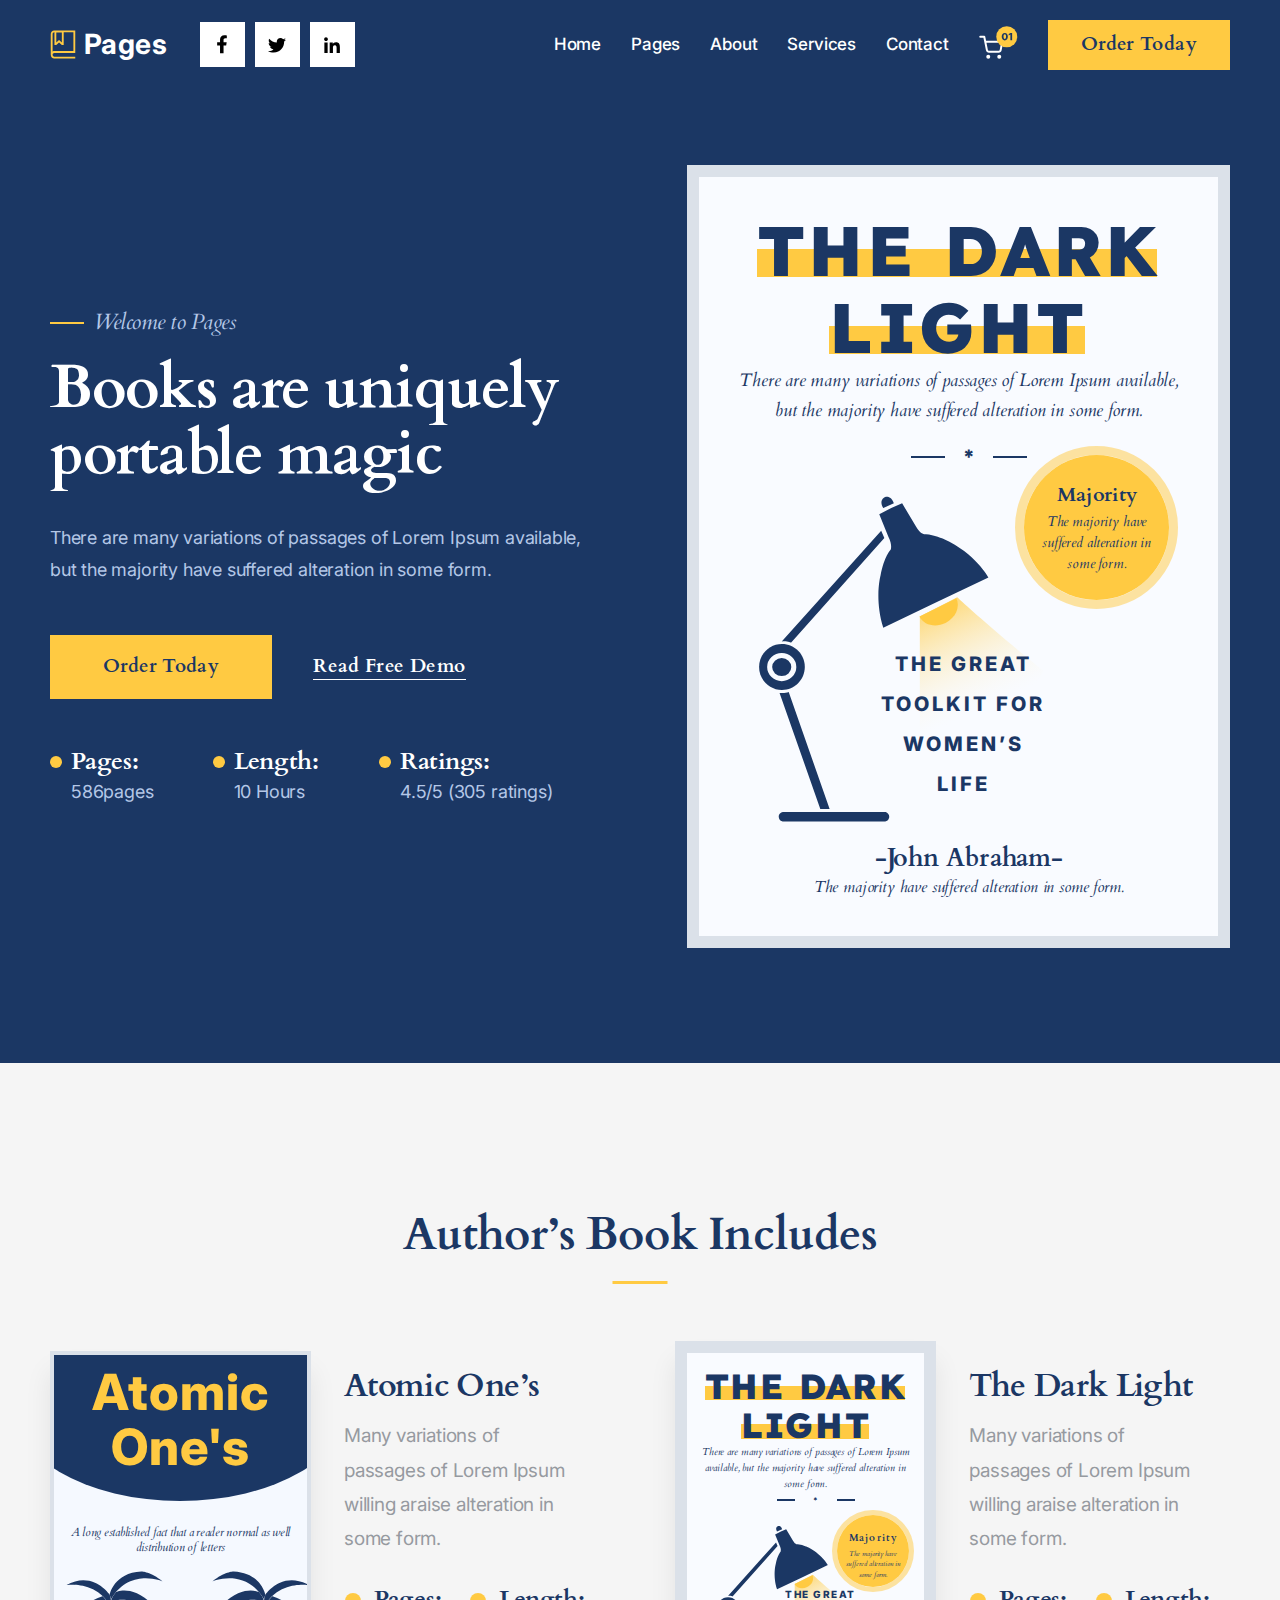
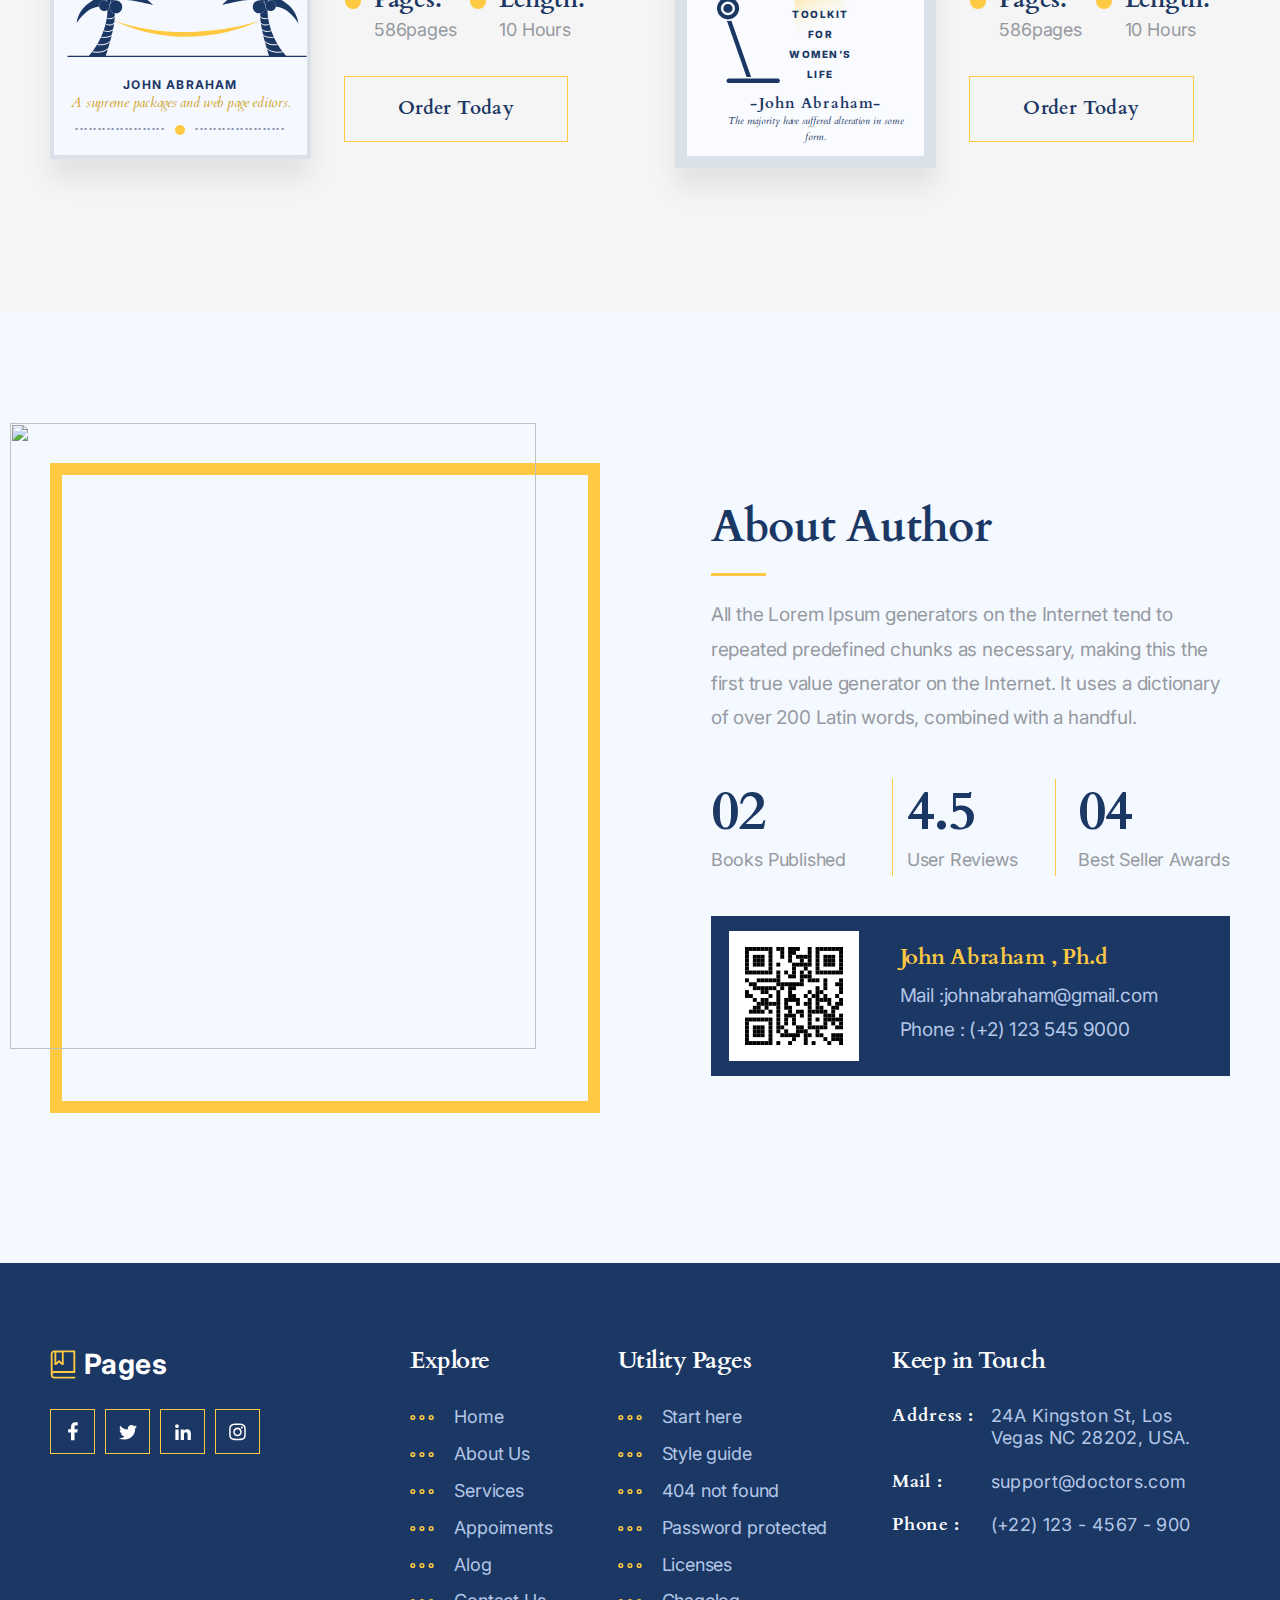
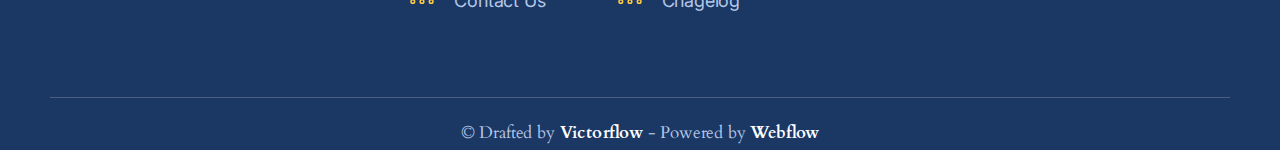
==== commit 63a2757b: "about-author section desktop on;y" ====
--- a/index.html
+++ b/index.html
@@ -4,6 +4,7 @@
     <meta charset="UTF-8" />
     <meta http-equiv="X-UA-Compatible" content="IE=edge" />
     <meta name="viewport" content="width=device-width, initial-scale=1.0" />
+    <link rel="stylesheet" href="./assets/css/mmenu.css" />
     <link rel="stylesheet" href="./assets/css/main.css" />
     <link rel="stylesheet" href="./assets/css/index.css" />
     <title>Book-Store</title>
@@ -61,6 +62,28 @@
             <div class="order-btn">
               <a href="#/">Order Today</a>
             </div>
+          </div>
+        </div>
+
+        <div class="mobile">
+          <a href="#menu">
+            <div class="pages">
+              <img src="./assets/image/pages.svg" alt="" />
+              <span>Pages</span>
+            </div>
+          </a>
+          <div id="menu">
+            <ul>
+              <li><a href="">Home</a></li>
+              <li><a href="">Pages</a></li>
+              <li><a href="">About</a></li>
+              <li><a href="">Services</a></li>
+              <li><a href="">Contact</a></li>
+              <li>
+                <span class="order-btn"><a href="">Order Today</a></span>
+                <a href=""><img src="./assets/image/Cart.svg" alt="" /></a>
+              </li>
+            </ul>
           </div>
         </div>
         <div class="header-content">
@@ -176,34 +199,35 @@
             </div>
             <div class="card">
               <div class="card-1 card-border-2">
-                  <div class="right-content">
-                    <h2>
-                      <span class="top"> THE DARK</span>
-                      <span class="bottom"> LIGHT</span>
-                    </h2>
-                    <p>
-                      There are many variations of passages of Lorem Ipsum available,
-                      but the majority have suffered alteration in some form.
-                    </p>
-                  </div>
-                  <div class="toolkit">
-                    <div class="design">
-                      <span class="left-line"></span>
-                      <span class="star">*</span>
-                      <span class="right-line"></span>
+                <div class="right-content">
+                  <h2>
+                    <span class="top"> THE DARK</span>
+                    <span class="bottom"> LIGHT</span>
+                  </h2>
+                  <p>
+                    There are many variations of passages of Lorem Ipsum
+                    available, but the majority have suffered alteration in some
+                    form.
+                  </p>
+                </div>
+                <div class="toolkit">
+                  <div class="design">
+                    <span class="left-line"></span>
+                    <span class="star">*</span>
+                    <span class="right-line"></span>
+                  </div>
+                  <div class="lamp">
+                    <h4>THE GREAT TOOLKIT FOR WOMEN’S LIFE</h4>
+                  </div>
+                  <h6>-John Abraham-</h6>
+                  <p>The majority have suffered alteration in some form.</p>
+                  <div class="majority-section">
+                    <div class="majority">
+                      <h6>Majority</h6>
+                      <p>The majority have suffered alteration in some form.</p>
                     </div>
-                    <div class="lamp">
-                      <h4>THE GREAT TOOLKIT FOR WOMEN’S LIFE</h4>
-                    </div>
-                    <h6>-John Abraham-</h6>
-                    <p>The majority have suffered alteration in some form.</p>
-                    <div class="majority-section">
-                      <div class="majority">
-                        <h6>Majority</h6>
-                        <p>The majority have suffered alteration in some form.</p>
-                      </div>
-                    </div>
-                  </div>
+                  </div>
+                </div>
               </div>
               <div class="card-2">
                 <h5>The Dark Light</h5>
@@ -222,6 +246,48 @@
                   </div>
                 </div>
                 <a href="#/">Order Today</a>
+              </div>
+            </div>
+          </div>
+        </div>
+      </div>
+    </div>
+    <div class="about-author">
+      <div class="container">
+        <div class="about-author-section">
+          <div class="author-image">
+              <img src="./assets/image/Image-john.svg" alt="" />
+          </div>
+          <div class="author-content">
+            <h5>About Author</h5>
+            <p>
+              All the Lorem Ipsum generators on the Internet tend to repeated
+              predefined chunks as necessary, making this the first true value
+              generator on the Internet. It uses a dictionary of over 200 Latin
+              words, combined with a handful.
+            </p>
+            <div class="about-numbers">
+              <div class="number-books">
+                <span>02</span>
+                <p>Books Published</p>
+              </div>
+              <div class="number-books">
+                <span>4.5</span>
+                <p>User Reviews</p>
+              </div>
+              <div class="number-books">
+                <span>04</span>
+                <p>Best Seller Awards</p>
+              </div>
+            </div>
+            <div class="author-contact">
+              <div class="scan-box">
+                <img src="./assets/image/scan.svg" alt="" />
+              </div>
+              <div class="about-mail">
+                <h5>John Abraham , Ph.d</h5>
+                <p>Mail :johnabraham@gmail.com</p>
+                <p>Phone : (+2) 123 545 9000</p>
               </div>
             </div>
           </div>
@@ -347,5 +413,34 @@
         </div>
       </div>
     </div>
+    <script src="./assets/js/mmenu.js"></script>
+    <script>
+      document.addEventListener("DOMContentLoaded", () => {
+        new Mmenu("#menu", {
+          offCanvas: {
+            position: "right-front",
+          },
+          theme: "light",
+          counters: {
+            add: true,
+          },
+
+          navbars: [
+            {
+              position: "top",
+              content: ["searchfield"],
+            },
+            {
+              position: "bottom",
+              content: [
+                "<a href='#/'><img src='./assets/image/Fb-logo.svg' alt=''/></a>",
+                "<a href='#/'><img src='./assets/image/Twitter-logo.svg' alt=''/></a>",
+                "<a href='#/'><img src='./assets/image/LinkedIn-logo.svg' alt=''/></a>",
+              ],
+            },
+          ],
+        });
+      });
+    </script>
   </body>
 </html>
--- a/assets/css/mmenu.css
+++ b/assets/css/mmenu.css
@@ -0,0 +1,18 @@
+@charset "UTF-8";/*!
+ * mmenu.js
+ * mmenujs.com
+ *
+ * Copyright (c) Fred Heusschen
+ * frebsite.nl
+ *
+ * License: CC-BY-NC-4.0
+ * http://creativecommons.org/licenses/by-nc/4.0/
+ */:root{--mm-lineheight:22px}.mm-hidden{display:none!important}.mm-wrapper{overflow-x:hidden;position:relative}.mm-menu,.mm-menu *,.mm-menu :after,.mm-menu :before{-webkit-transition-property:none;-o-transition-property:none;transition-property:none;-webkit-transition-duration:.4s;-o-transition-duration:.4s;transition-duration:.4s;-webkit-transition-timing-function:ease;-o-transition-timing-function:ease;transition-timing-function:ease}:root{--mm-blocker-visibility-delay:0.4s;--mm-blocker-opacity-delay:0s}.mm-blocker{display:block;position:absolute;bottom:100%;top:0;right:0;left:0;z-index:3;opacity:0;background:var(--mm-color-background);-webkit-transition:bottom 0s ease var(--mm-blocker-visibility-delay),width .4s ease,opacity .4s ease var(--mm-blocker-opacity-delay),-webkit-transform .4s ease;transition:bottom 0s ease var(--mm-blocker-visibility-delay),width .4s ease,opacity .4s ease var(--mm-blocker-opacity-delay),-webkit-transform .4s ease;-o-transition:bottom 0s ease var(--mm-blocker-visibility-delay),width .4s ease,opacity .4s ease var(--mm-blocker-opacity-delay),transform .4s ease;transition:bottom 0s ease var(--mm-blocker-visibility-delay),width .4s ease,opacity .4s ease var(--mm-blocker-opacity-delay),transform .4s ease;transition:bottom 0s ease var(--mm-blocker-visibility-delay),width .4s ease,opacity .4s ease var(--mm-blocker-opacity-delay),transform .4s ease,-webkit-transform .4s ease}.mm-blocker:focus-visible{opacity:.75}.mm-btn{-webkit-box-flex:0;-ms-flex-positive:0;flex-grow:0;-ms-flex-negative:0;flex-shrink:0;display:-webkit-box;display:-ms-flexbox;display:flex;-webkit-box-align:center;-ms-flex-align:center;align-items:center;-webkit-box-pack:center;-ms-flex-pack:center;justify-content:center;position:relative;width:50px;padding:0}.mm-btn--next,[dir=rtl] .mm-btn--prev{--mm-btn-rotate:135deg}.mm-btn--prev,[dir=rtl] .mm-btn--next{--mm-btn-rotate:-45deg}.mm-btn--next:after,.mm-btn--prev:before{content:"";display:block;position:absolute;top:0;bottom:0;width:8px;height:8px;margin:auto;-webkit-box-sizing:border-box;box-sizing:border-box;border:2px solid var(--mm-color-icon);border-bottom:none;border-right:none;-webkit-transform:rotate(var(--mm-btn-rotate));-ms-transform:rotate(var(--mm-btn-rotate));transform:rotate(var(--mm-btn-rotate))}.mm-btn--prev:before{inset-inline-start:23px}.mm-btn--next:after{inset-inline-end:23px}.mm-btn--close:before{content:"×";font-size:150%}.mm-btnreset{padding:0;background:0 0;border:none;cursor:pointer}.mm-divider{-o-text-overflow:ellipsis;text-overflow:ellipsis;white-space:nowrap;overflow:hidden;position:-webkit-sticky;position:sticky;z-index:2;top:0;min-height:var(--mm-lineheight);padding:calc((var(--mm-listitem-size) * .65 - var(--mm-lineheight)) * .5) 20px;font-size:75%;text-transform:uppercase;background:var(--mm-color-background);background-image:-webkit-gradient(linear,left top,left bottom,from(var(--mm-color-background-highlight)),to(var(--mm-color-background-highlight)));background-image:-o-linear-gradient(var(--mm-color-background-highlight),var(--mm-color-background-highlight));background-image:linear-gradient(var(--mm-color-background-highlight),var(--mm-color-background-highlight));opacity:1;-webkit-transition-property:opacity;-o-transition-property:opacity;transition-property:opacity}.mm-navbar:not(.mm-hidden)~.mm-listview .mm-divider{top:var(--mm-navbar-size)}:root{--mm-listitem-size:50px}.mm-listitem{display:-webkit-box;display:-ms-flexbox;display:flex;-ms-flex-wrap:wrap;flex-wrap:wrap;position:relative;padding:0;margin:0;color:var(--mm-color-text);border-color:var(--mm-color-border)}.mm-listitem:after{content:"";border-color:inherit;border-bottom-width:1px;border-bottom-style:solid;display:block;position:absolute;inset-inline-start:20px;inset-inline-end:0;bottom:0}.mm-listitem__btn,.mm-listitem__text{padding:calc((var(--mm-listitem-size) - var(--mm-lineheight))/ 2) 0}.mm-listitem__text{-webkit-box-flex:1;-ms-flex-positive:1;flex-grow:1;-ms-flex-preferred-size:10%;flex-basis:10%;display:block;padding-left:20px;padding-right:20px;-o-text-overflow:ellipsis;text-overflow:ellipsis;white-space:nowrap;overflow:hidden}.mm-listitem__btn{display:block;position:relative;width:auto;-webkit-padding-end:50px;padding-inline-end:50px;border-color:inherit;background:rgba(3,2,1,0)}.mm-listitem__btn:not(.mm-listitem__text){border-left-width:1px;border-left-style:solid}.mm-listitem--selected>.mm-listitem__text{background:var(--mm-color-background-emphasis)}.mm-listitem--opened>.mm-listitem__btn,.mm-listitem--opened>.mm-panel{background:var(--mm-color-background-highlight)}.mm-listview{list-style:none;display:block;padding:0;margin:0}.mm-menu{display:-webkit-box;display:-ms-flexbox;display:flex;-webkit-box-orient:vertical;-webkit-box-direction:normal;-ms-flex-direction:column;flex-direction:column;padding:0;margin:0;position:absolute;top:0;right:0;bottom:0;left:0;z-index:0;-ms-scroll-chaining:none;overscroll-behavior:none;background:var(--mm-color-background);border-color:var(--mm-color-border);color:var(--mm-color-text);line-height:var(--mm-lineheight);-webkit-tap-highlight-color:var(--mm-color-background-emphasis);-webkit-font-smoothing:antialiased;-moz-osx-font-smoothing:grayscale}.mm-menu ::-webkit-input-placeholder{color:var(--mm-color-text-dimmed)}.mm-menu ::-moz-placeholder{color:var(--mm-color-text-dimmed)}.mm-menu :-ms-input-placeholder{color:var(--mm-color-text-dimmed)}.mm-menu ::-ms-input-placeholder{color:var(--mm-color-text-dimmed)}.mm-menu ::placeholder{color:var(--mm-color-text-dimmed)}.mm-menu,.mm-menu *{-webkit-box-sizing:border-box;box-sizing:border-box}.mm-menu :focus,.mm-menu :focus-visible,.mm-menu:focus,.mm-menu:focus-visible{outline:0}.mm-menu a,.mm-menu button,.mm-menu label{color:inherit}.mm-menu a:focus,.mm-menu button:focus,.mm-menu label:focus{outline:0}.mm-menu a:focus-visible,.mm-menu button:focus-visible,.mm-menu label:focus-visible{outline:2px solid var(--mm-color-focusring);outline-offset:-5px}.mm-menu input:focus,.mm-menu input:focus-visible,.mm-menu select:focus,.mm-menu select:focus-visible,.mm-menu textarea:focus,.mm-menu textarea:focus-visible{outline:2px solid var(--mm-color-focusring);outline-offset:2px}.mm-menu a,.mm-menu a:active,.mm-menu a:hover,.mm-menu a:link,.mm-menu a:visited{text-decoration:none;color:inherit}:root{--mm-navbar-size:50px}.mm-navbar{display:-webkit-box;display:-ms-flexbox;display:flex;position:-webkit-sticky;position:sticky;top:0;z-index:2;min-height:var(--mm-navbar-size);padding-top:env(safe-area-inset-top);color:var(--mm-color-text-dimmed);text-align:center;opacity:1;background:var(--mm-color-background);border-bottom:1px solid var(--mm-color-border);-webkit-transition-property:opacity;-o-transition-property:opacity;transition-property:opacity}.mm-navbar>*{-webkit-box-flex:1;-ms-flex-positive:1;flex-grow:1;display:-webkit-box;display:-ms-flexbox;display:flex;-webkit-box-align:center;-ms-flex-align:center;align-items:center;-webkit-box-pack:center;-ms-flex-pack:center;justify-content:center;-webkit-box-sizing:border-box;box-sizing:border-box}.mm-navbar__btn{-webkit-box-flex:0;-ms-flex-positive:0;flex-grow:0}.mm-navbar__title{-webkit-box-flex:1;-ms-flex:1 1 50%;flex:1 1 50%;display:-webkit-box;display:-ms-flexbox;display:flex;padding:0 20px;overflow:hidden}.mm-navbar__title[href="#"]{pointer-events:none}.mm-navbar__title>span{-o-text-overflow:ellipsis;text-overflow:ellipsis;white-space:nowrap;overflow:hidden}.mm-btn.mm-hidden+.mm-navbar__title:not(:last-child){-webkit-padding-start:60px;padding-inline-start:60px;-webkit-padding-end:10px;padding-inline-end:10px}.mm-btn:not(.mm-hidden)+.mm-navbar__title:last-child{-webkit-padding-start:10px;padding-inline-start:10px;-webkit-padding-end:60px;padding-inline-end:60px}.mm-panel{--mm-panel-child-offset:100%;--mm-panel-parent-offset:-30%;position:absolute;left:0;right:0;top:0;bottom:0;z-index:1;-webkit-overflow-scrolling:touch;overflow:hidden;overflow-y:auto;-ms-scroll-chaining:none;overscroll-behavior:contain;color:var(--mm-color-text);border-color:var(--mm-color-border);background:var(--mm-color-background);-webkit-transform:translate3d(var(--mm-panel-child-offset),0,0);transform:translate3d(var(--mm-panel-child-offset),0,0);-webkit-transition-property:inset-inline-start,-webkit-transform;transition-property:inset-inline-start,-webkit-transform;-o-transition-property:transform,inset-inline-start;transition-property:transform,inset-inline-start;transition-property:transform,inset-inline-start,-webkit-transform}[dir=rtl] .mm-panel{--mm-panel-child-offset:-100%;--mm-panel-parent-offset:30%}.mm-panel:after{content:"";display:block;height:var(--mm-listitem-size)}.mm-panel:focus{outline:0}.mm-panel--opened{z-index:2;-webkit-transform:translate3d(0,0,0);transform:translate3d(0,0,0);-webkit-transition-delay:0s;-o-transition-delay:0s;transition-delay:0s}.mm-panel--parent{-webkit-transform:translate3d(var(--mm-panel-parent-offset),0,0);transform:translate3d(var(--mm-panel-parent-offset),0,0);z-index:0}.mm-panel--highest{z-index:3}.mm-menu--opened .mm-panel--noanimation{-webkit-transition:none!important;-o-transition:none!important;transition:none!important;-webkit-transition-duration:0s!important;-o-transition-duration:0s!important;transition-duration:0s!important}.mm-panel__content{padding:20px}.mm-panels{-webkit-box-flex:1;-ms-flex-positive:1;flex-grow:1;position:relative;height:100%;overflow:hidden;background:var(--mm-color-background);border-color:var(--mm-color-border);color:var(--mm-color-text)}.mm-panels:focus{outline:0}:root{--mm-toggle-size:34px}.mm-toggle{display:-webkit-box;display:-ms-flexbox;display:flex;-ms-flex-item-align:center;align-self:center;-webkit-box-flex:calc(var(--mm-toggle-size) * 1.75);-ms-flex:calc(var(--mm-toggle-size) * 1.75) 0 0px;flex:calc(var(--mm-toggle-size) * 1.75) 0 0;height:var(--mm-toggle-size);-webkit-margin-end:10px;margin-inline-end:10px;-webkit-appearance:none!important;-moz-appearance:none!important;appearance:none!important;border:none!important;border-radius:var(--mm-toggle-size);border:var(--mm-color-border);background:var(--mm-color-border);cursor:pointer;-webkit-transition-property:background-color;-o-transition-property:background-color;transition-property:background-color}.mm-toggle:before{content:"";aspect-ratio:1;margin:2px;border-radius:100%;background:var(--mm-color-background);-webkit-transition-property:-webkit-transform;transition-property:-webkit-transform;-o-transition-property:transform;transition-property:transform;transition-property:transform,-webkit-transform}.mm-toggle:checked{background:#4bd963}.mm-toggle:checked:before{-webkit-transform:translateX(calc(var(--mm-toggle-size) * .75));-ms-transform:translateX(calc(var(--mm-toggle-size) * .75));transform:translateX(calc(var(--mm-toggle-size) * .75))}[dir=rtl] .mm-toggle:checked:before{-webkit-transform:translateX(calc(var(--mm-toggle-size) * -.75));-ms-transform:translateX(calc(var(--mm-toggle-size) * -.75));transform:translateX(calc(var(--mm-toggle-size) * -.75))}.mm-listitem--vertical>.mm-panel{position:static;width:100%;padding:10px 0 10px 20px;-webkit-transform:none!important;-ms-transform:none!important;transform:none!important;-webkit-transition:none!important;-o-transition:none!important;transition:none!important}.mm-listitem--vertical>.mm-panel:after{content:none;display:none}.mm-listitem--vertical:not(.mm-listitem--opened)>.mm-panel{display:none}.mm-listitem--vertical>.mm-listitem__btn{height:var(--mm-listitem-size);bottom:auto}.mm-listitem--vertical .mm-listitem:last-child:after{border-color:transparent}.mm-listitem--opened>.mm-listitem__btn:after{-webkit-transform:rotate(225deg);-ms-transform:rotate(225deg);transform:rotate(225deg);right:19px}:root{--mm-size:80%;--mm-min-size:240px;--mm-max-size:440px}.mm-menu--offcanvas{position:fixed;z-index:0}.mm-page{-webkit-box-sizing:border-box;box-sizing:border-box;min-height:100vh;background:inherit}:where(.mm-slideout){position:relative;z-index:1;width:100%;-webkit-transition-duration:.4s;-o-transition-duration:.4s;transition-duration:.4s;-webkit-transition-timing-function:ease;-o-transition-timing-function:ease;transition-timing-function:ease;-webkit-transition-property:width,-webkit-transform;transition-property:width,-webkit-transform;-o-transition-property:width,transform;transition-property:width,transform;transition-property:width,transform,-webkit-transform}.mm-wrapper--opened,.mm-wrapper--opened body{overflow:hidden}.mm-wrapper__blocker{background:rgba(0,0,0,.4)}.mm-wrapper--opened .mm-wrapper__blocker{--mm-blocker-visibility-delay:0s;--mm-blocker-opacity-delay:0.4s;bottom:0;opacity:.5}.mm-menu{--mm-translate-horizontal:0;--mm-translate-vertical:0}.mm-menu--position-left,.mm-menu--position-left-front{right:auto}.mm-menu--position-right,.mm-menu--position-right-front{left:auto}.mm-menu--position-left,.mm-menu--position-left-front,.mm-menu--position-right,.mm-menu--position-right-front{width:clamp(var(--mm-min-size),var(--mm-size),var(--mm-max-size))}.mm-menu--position-left-front{--mm-translate-horizontal:-100%}.mm-menu--position-right-front{--mm-translate-horizontal:100%}.mm-menu--position-top{bottom:auto}.mm-menu--position-bottom{top:auto}.mm-menu--position-bottom,.mm-menu--position-top{width:100%;height:clamp(var(--mm-min-size),var(--mm-size),var(--mm-max-size))}.mm-menu--position-top{--mm-translate-vertical:-100%}.mm-menu--position-bottom{--mm-translate-vertical:100%}.mm-menu--position-bottom,.mm-menu--position-left-front,.mm-menu--position-right-front,.mm-menu--position-top{z-index:2;-webkit-transform:translate3d(var(--mm-translate-horizontal),var(--mm-translate-vertical),0);transform:translate3d(var(--mm-translate-horizontal),var(--mm-translate-vertical),0);-webkit-transition-property:-webkit-transform;transition-property:-webkit-transform;-o-transition-property:transform;transition-property:transform;transition-property:transform,-webkit-transform}.mm-menu--position-bottom.mm-menu--opened,.mm-menu--position-left-front.mm-menu--opened,.mm-menu--position-right-front.mm-menu--opened,.mm-menu--position-top.mm-menu--opened{-webkit-transform:translate3d(0,0,0);transform:translate3d(0,0,0)}.mm-wrapper--position-left{--mm-translate-horizontal:clamp(
+      var(--mm-min-size),
+      var(--mm-size),
+      var(--mm-max-size)
+  )}.mm-wrapper--position-right{--mm-translate-horizontal:clamp(
+      calc(-1 * var(--mm-max-size)),
+      calc(-1 * var(--mm-size)),
+      calc(-1 * var(--mm-min-size))
+  )}.mm-wrapper--position-left .mm-slideout,.mm-wrapper--position-right .mm-slideout{-webkit-transform:translate3d(0,0,0);transform:translate3d(0,0,0)}.mm-wrapper--position-left.mm-wrapper--opened .mm-slideout,.mm-wrapper--position-right.mm-wrapper--opened .mm-slideout{-webkit-transform:translate3d(var(--mm-translate-horizontal),0,0);transform:translate3d(var(--mm-translate-horizontal),0,0)}.mm-wrapper--position-bottom .mm-wrapper__blocker,.mm-wrapper--position-left-front .mm-wrapper__blocker,.mm-wrapper--position-right-front .mm-wrapper__blocker,.mm-wrapper--position-top .mm-wrapper__blocker{z-index:1}.mm-menu--theme-light{--mm-color-background:#f3f3f3;--mm-color-border:rgb(0 0 0 / 0.15);--mm-color-icon:rgb(0 0 0 / 0.4);--mm-color-text:rgb(0 0 0 / 0.8);--mm-color-text-dimmed:rgb(0 0 0 / 0.4);--mm-color-background-highlight:rgb(0 0 0 / 0.05);--mm-color-background-emphasis:rgb(255 255 255 / 0.75);--mm-color-focusring:#06c}.mm-menu--theme-light-contrast{--mm-color-background:#f3f3f3;--mm-color-border:rgb(0 0 0 / 0.5);--mm-color-icon:rgb(0 0 0 / 0.5);--mm-color-text:#000;--mm-color-text-dimmed:rgb(0 0 0 / 0.7);--mm-color-background-highlight:rgb(0 0 0 / 0.05);--mm-color-background-emphasis:rgb(255 255 255 / 0.9);--mm-color-focusring:#06c}.mm-menu--theme-dark{--mm-color-background:#333;--mm-color-border:rgb(0, 0, 0, 0.4);--mm-color-icon:rgb(255, 255, 255, 0.4);--mm-color-text:rgb(255, 255, 255, 0.8);--mm-color-text-dimmed:rgb(255, 255, 255, 0.4);--mm-color-background-highlight:rgb(255, 255, 255, 0.08);--mm-color-background-emphasis:rgb(0, 0, 0, 0.1);--mm-color-focusring:#06c}.mm-menu--theme-dark-contrast{--mm-color-background:#333;--mm-color-border:rgb(255 255 255 / 0.5);--mm-color-icon:rgb(255 255 255 / 0.5);--mm-color-text:#fff;--mm-color-text-dimmed:rgb(255 255 255 / 0.7);--mm-color-background-highlight:rgb(255 255 255 / 0.1);--mm-color-background-emphasis:rgb(0 0 0 / 0.3);--mm-color-focusring:#06c}.mm-menu--theme-white{--mm-color-background:#fff;--mm-color-border:rgb(0 0 0 / 0.15);--mm-color-icon:rgb(0 0 0 / 0.3);--mm-color-text:rgb(0 0 0 / 0.8);--mm-color-text-dimmed:rgb(0 0 0 / 0.3);--mm-color-background-highlight:rgb(0 0 0 / 0.06);--mm-color-background-emphasis:rgb(0 0 0 / 0.03);--mm-color-focusring:#06c}.mm-menu--theme-white-contrast{--mm-color-background:#fff;--mm-color-border:rgb(0 0 0 / 0.5);--mm-color-icon:rgb(0 0 0 / 0.5);--mm-color-text:#000;--mm-color-text-dimmed:rgb(0 0 0 / 0.7);--mm-color-background-highlight:rgb(0 0 0 / 0.07);--mm-color-background-emphasis:rgb(0 0 0 / 0.035);--mm-color-focusring:#06c}.mm-menu--theme-black{--mm-color-background:#000;--mm-color-border:rgb(255 255 255 / 0.2);--mm-color-icon:rgb(255 255 255 / 0.4);--mm-color-text:rgb(255 255 255 / 0.7);--mm-color-text-dimmed:rgb(255 255 255 / 0.4);--mm-color-background-highlight:rgb(255 255 255 / 0.1);--mm-color-background-emphasis:rgb(255 255 255 / 0.06);--mm-color-focusring:#06c}.mm-menu--theme-black-contrast{--mm-color-background:#000;--mm-color-border:rgb(255 255 255 / 0.5);--mm-color-icon:rgb(255 255 255 / 0.5);--mm-color-text:#fff;--mm-color-text-dimmed:rgb(255 255 255 / 0.6);--mm-color-background-highlight:rgb(255 255 255 / 0.125);--mm-color-background-emphasis:rgb(255 255 255 / 0.1);--mm-color-focusring:#06c}.mm-counter{display:block;-webkit-padding-start:20px;padding-inline-start:20px;float:right;color:var(--mm-color-text-dimmed)}[dir=rtl] .mm-counter{float:left}:root{--mm-iconbar-size:50px}.mm-menu--iconbar-left .mm-navbars,.mm-menu--iconbar-left .mm-panels{margin-left:var(--mm-iconbar-size)}.mm-menu--iconbar-right .mm-navbars,.mm-menu--iconbar-right .mm-panels{margin-right:var(--mm-iconbar-size)}.mm-iconbar{display:none;position:absolute;top:0;bottom:0;z-index:2;width:var(--mm-iconbar-size);overflow:hidden;-webkit-box-sizing:border-box;box-sizing:border-box;border:0 solid;border-color:var(--mm-color-border);background:var(--mm-color-background);color:var(--mm-color-text-dimmed);text-align:center}.mm-menu--iconbar-left .mm-iconbar,.mm-menu--iconbar-right .mm-iconbar{display:-webkit-box;display:-ms-flexbox;display:flex;-webkit-box-orient:vertical;-webkit-box-direction:normal;-ms-flex-direction:column;flex-direction:column;-webkit-box-pack:justify;-ms-flex-pack:justify;justify-content:space-between}.mm-menu--iconbar-left .mm-iconbar{border-right-width:1px;left:0}.mm-menu--iconbar-right .mm-iconbar{border-left-width:1px;right:0}.mm-iconbar__bottom,.mm-iconbar__top{width:100%;-webkit-overflow-scrolling:touch;overflow:hidden;overflow-y:auto;-ms-scroll-chaining:none;overscroll-behavior:contain}.mm-iconbar__bottom>*,.mm-iconbar__top>*{-webkit-box-sizing:border-box;box-sizing:border-box;display:block;padding:calc((var(--mm-iconbar-size) - var(--mm-lineheight))/ 2) 0}.mm-iconbar__bottom a,.mm-iconbar__bottom a:hover,.mm-iconbar__top a,.mm-iconbar__top a:hover{text-decoration:none}.mm-iconbar__tab--selected{background:var(--mm-color-background-emphasis)}:root{--mm-iconpanel-size:50px}.mm-panel--iconpanel-0{inset-inline-start:calc(0 * var(--mm-iconpanel-size))}.mm-panel--iconpanel-1{inset-inline-start:calc(1 * var(--mm-iconpanel-size))}.mm-panel--iconpanel-2{inset-inline-start:calc(2 * var(--mm-iconpanel-size))}.mm-panel--iconpanel-3{inset-inline-start:calc(3 * var(--mm-iconpanel-size))}.mm-panel--iconpanel-4{inset-inline-start:calc(4 * var(--mm-iconpanel-size))}.mm-panel--iconpanel-first~.mm-panel{inset-inline-start:var(--mm-iconpanel-size)}.mm-menu--iconpanel .mm-panel--parent .mm-divider,.mm-menu--iconpanel .mm-panel--parent .mm-navbar{opacity:0}.mm-menu--iconpanel .mm-panels>.mm-panel--parent{overflow-y:hidden;-webkit-transform:unset;-ms-transform:unset;transform:unset}.mm-menu--iconpanel .mm-panels>.mm-panel:not(.mm-panel--iconpanel-first):not(.mm-panel--iconpanel-0){border-inline-start-width:1px;border-inline-start-style:solid}.mm-navbars{-ms-flex-negative:0;flex-shrink:0}.mm-navbars .mm-navbar{position:relative;padding-top:0;border-bottom:none}.mm-navbars--top{border-bottom:1px solid var(--mm-color-border)}.mm-navbars--top .mm-navbar:first-child{padding-top:env(safe-area-inset-top)}.mm-navbars--bottom{border-top:1px solid var(--mm-color-border)}.mm-navbars--bottom .mm-navbar:last-child{padding-bottom:env(safe-area-inset-bottom)}.mm-navbar__breadcrumbs{-o-text-overflow:ellipsis;text-overflow:ellipsis;white-space:nowrap;overflow:hidden;-webkit-box-flex:1;-ms-flex:1 1 50%;flex:1 1 50%;display:-webkit-box;display:-ms-flexbox;display:flex;-webkit-box-pack:start;-ms-flex-pack:start;justify-content:flex-start;padding:0 20px;overflow-x:auto;-webkit-overflow-scrolling:touch}.mm-navbar__breadcrumbs>*{display:-webkit-box;display:-ms-flexbox;display:flex;-webkit-box-align:center;-ms-flex-align:center;align-items:center;-webkit-box-pack:center;-ms-flex-pack:center;justify-content:center;-webkit-padding-end:6px;padding-inline-end:6px}.mm-navbar__breadcrumbs>a{text-decoration:underline}.mm-navbar__breadcrumbs:not(:last-child){-webkit-padding-end:0;padding-inline-end:0}.mm-btn:not(.mm-hidden)+.mm-navbar__breadcrumbs{-webkit-padding-start:0;padding-inline-start:0}.mm-navbar__tab{padding:0 10px;border:1px solid transparent}.mm-navbar__tab--selected{background:var(--mm-color-background)}.mm-navbar__tab--selected:not(:first-child){border-inline-start-color:var(--mm-color-border)}.mm-navbar__tab--selected:not(:last-child){border-inline-end-color:var(--mm-color-border)}.mm-navbars--top.mm-navbars--has-tabs{border-bottom:none}.mm-navbars--top.mm-navbars--has-tabs .mm-navbar{background:var(--mm-color-background-emphasis)}.mm-navbars--top.mm-navbars--has-tabs .mm-navbar--tabs~.mm-navbar{background:var(--mm-color-background)}.mm-navbars--top.mm-navbars--has-tabs .mm-navbar:not(.mm-navbar--tabs):last-child{border-bottom:1px solid var(--mm-color-border)}.mm-navbars--top .mm-navbar__tab{border-bottom-color:var(--mm-color-border)}.mm-navbars--top .mm-navbar__tab--selected{border-top-color:var(--mm-color-border);border-bottom-color:transparent}.mm-navbars--bottom.mm-navbar--has-tabs{border-top:none}.mm-navbars--bottom.mm-navbar--has-tabs .mm-navbar{background:var(--mm-color-background)}.mm-navbars--bottom.mm-navbar--has-tabs .mm-navbar--tabs,.mm-navbars--bottom.mm-navbar--has-tabs .mm-navbar--tabs~.mm-navbar{background:var(--mm-color-background-emphasis)}.mm-navbars--bottom .mm-navbar__tab{border-top-color:var(--mm-color-border)}.mm-navbars--bottom .mm-navbar__tab--selected{border-bottom-color:var(--mm-color-border);border-top-color:transparent}.mm-searchfield{display:-webkit-box;display:-ms-flexbox;display:flex;-webkit-box-flex:1;-ms-flex-positive:1;flex-grow:1;height:var(--mm-navbar-size);padding:0;overflow:hidden}.mm-searchfield__input{display:-webkit-box;display:-ms-flexbox;display:flex;-webkit-box-flex:1;-ms-flex:1;flex:1;-webkit-box-align:center;-ms-flex-align:center;align-items:center;position:relative;width:100%;max-width:100%;padding:0 10px;-webkit-box-sizing:border-box;box-sizing:border-box}.mm-searchfield__input input{display:block;width:100%;max-width:100%;height:calc(var(--mm-navbar-size) * .7);min-height:auto;max-height:auto;margin:0;padding:0 10px;-webkit-box-sizing:border-box;box-sizing:border-box;border:none;border-radius:4px;line-height:calc(var(--mm-navbar-size) * .7);font:inherit;font-size:inherit}.mm-searchfield__input input,.mm-searchfield__input input:focus,.mm-searchfield__input input:hover{background:var(--mm-color-background-highlight);color:var(--mm-color-text)}.mm-menu[class*=-contrast] .mm-searchfield__input input{border:1px solid var(--mm-color-border)}.mm-searchfield__input input::-ms-clear{display:none}.mm-searchfield__btn{display:none;position:absolute;inset-inline-end:0;top:0;bottom:0}.mm-searchfield--searching .mm-searchfield__btn{display:block}.mm-searchfield__cancel{display:block;position:relative;-webkit-margin-end:-100px;margin-inline-end:-100px;-webkit-padding-start:5px;padding-inline-start:5px;-webkit-padding-end:20px;padding-inline-end:20px;visibility:hidden;line-height:var(--mm-navbar-size);text-decoration:none;-webkit-transition-property:visibility,margin;-o-transition-property:visibility,margin;transition-property:visibility,margin}.mm-searchfield--cancelable .mm-searchfield__cancel{visibility:visible;-webkit-margin-end:0;margin-inline-end:0}.mm-panel--search{left:0!important;right:0!important;width:100%!important;border:none!important}.mm-panel__splash{padding:20px}.mm-panel--searching .mm-panel__splash{display:none}.mm-panel__noresults{display:none;padding:40px 20px;color:var(--mm-color-text-dimmed);text-align:center;font-size:150%;line-height:1.4}.mm-panel--noresults .mm-panel__noresults{display:block}:root{--mm-sectionindexer-size:20px}.mm-sectionindexer{background:inherit;text-align:center;font-size:12px;-webkit-box-sizing:border-box;box-sizing:border-box;width:var(--mm-sectionindexer-size);position:absolute;top:0;bottom:0;inset-inline-end:calc(-1 * var(--mm-sectionindexer-size));z-index:5;-webkit-transition-property:inset-inline-end;-o-transition-property:inset-inline-end;transition-property:inset-inline-end;display:-webkit-box;display:-ms-flexbox;display:flex;-webkit-box-orient:vertical;-webkit-box-direction:normal;-ms-flex-direction:column;flex-direction:column;-webkit-box-pack:space-evenly;-ms-flex-pack:space-evenly;justify-content:space-evenly}.mm-sectionindexer a{color:var(--mm-color-text-dimmed);line-height:1;text-decoration:none;display:block}.mm-sectionindexer~.mm-panel{-webkit-padding-end:0;padding-inline-end:0}.mm-sectionindexer--active{right:0}.mm-sectionindexer--active~.mm-panel{-webkit-padding-end:var(--mm-sectionindexer-size);padding-inline-end:var(--mm-sectionindexer-size)}.mm-menu--selected-hover .mm-listitem__btn,.mm-menu--selected-hover .mm-listitem__text,.mm-menu--selected-parent .mm-listitem__btn,.mm-menu--selected-parent .mm-listitem__text{-webkit-transition-property:background-color;-o-transition-property:background-color;transition-property:background-color}@media (hover:hover){.mm-menu--selected-hover .mm-listview:hover>.mm-listitem--selected:not(:hover)>.mm-listitem__text{background:0 0}.mm-menu--selected-hover .mm-listitem__btn:hover,.mm-menu--selected-hover .mm-listitem__text:hover{background:var(--mm-color-background-emphasis)}}.mm-menu--selected-parent .mm-listitem__btn,.mm-menu--selected-parent .mm-listitem__text{-webkit-transition-delay:.2s;-o-transition-delay:.2s;transition-delay:.2s}@media (hover:hover){.mm-menu--selected-parent .mm-listitem__btn:hover,.mm-menu--selected-parent .mm-listitem__text:hover{-webkit-transition-delay:0s;-o-transition-delay:0s;transition-delay:0s}}.mm-menu--selected-parent .mm-panel--parent .mm-listitem:not(.mm-listitem--selected-parent)>.mm-listitem__text{background:0 0}.mm-menu--selected-parent .mm-listitem--selected-parent>.mm-listitem__btn,.mm-menu--selected-parent .mm-listitem--selected-parent>.mm-listitem__text{background:var(--mm-color-background-emphasis)}:root{--mm-sidebar-collapsed-size:50px;--mm-sidebar-expanded-size:var(--mm-max-size)}.mm-wrapper--sidebar-collapsed .mm-slideout{width:calc(100% - var(--mm-sidebar-collapsed-size));-webkit-transform:translate3d(var(--mm-sidebar-collapsed-size),0,0);transform:translate3d(var(--mm-sidebar-collapsed-size),0,0)}[dir=rtl] .mm-wrapper--sidebar-collapsed .mm-slideout{-webkit-transform:none;-ms-transform:none;transform:none}.mm-wrapper--sidebar-collapsed:not(.mm-wrapper--opened) .mm-menu--sidebar-collapsed .mm-divider,.mm-wrapper--sidebar-collapsed:not(.mm-wrapper--opened) .mm-menu--sidebar-collapsed .mm-navbar{opacity:0}.mm-wrapper--sidebar-expanded .mm-menu--sidebar-expanded{width:var(--mm-sidebar-expanded-size);border-right-width:1px;border-right-style:solid}.mm-wrapper--sidebar-expanded.mm-wrapper--opened{overflow:auto}.mm-wrapper--sidebar-expanded.mm-wrapper--opened .mm-wrapper__blocker{display:none}.mm-wrapper--sidebar-expanded.mm-wrapper--opened .mm-slideout{width:calc(100% - var(--mm-sidebar-expanded-size));-webkit-transform:translate3d(var(--mm-sidebar-expanded-size),0,0);transform:translate3d(var(--mm-sidebar-expanded-size),0,0)}[dir=rtl] .mm-wrapper--sidebar-expanded.mm-wrapper--opened .mm-slideout{-webkit-transform:none;-ms-transform:none;transform:none}--- a/assets/css/main.css
+++ b/assets/css/main.css
@@ -207,6 +207,27 @@
   letter-spacing: -0.19px;
   color: #b4c7e7;
 }
+
+/* ##################mmenu################# */
+.mobile {
+  display: none;
+}
+.mobile .pages {
+  display: flex;
+  align-items: center;
+  gap: 10px;
+}
+#menu .pages span {
+  color: black;
+}
+#menu .pages a img {
+  filter: invert(0);
+}
+.mm-iconbar img,
+.mm-navbar img,
+#menu li a img {
+  filter: invert(1);
+}
 /* ##################footer################# */
 
 .footer {
@@ -337,7 +358,12 @@
   .container {
     width: 747px;
   }
+  .mobile {
+    padding-top: 20px;
+    display: block;
+  }
   .header-section {
+    display: none;
     flex-direction: column;
     gap: 20px;
   }
@@ -408,8 +434,8 @@
 
 @media (max-width: 575px) {
   .container {
-    width: 310px;
-    margin: 0px auto;
+    max-width: 400px;
+    width: 95%;
   }
   .navbar {
     flex-direction: column;
--- a/assets/css/index.css
+++ b/assets/css/index.css
@@ -609,7 +609,143 @@
   top: 7%;
   right: 3%;
 }
+/* #################about-author################# */
+.about-author {
+  background: #f4f8ff;
+}
+.about-author-section {
+  padding: 150px 0px;
+  display: flex;
+  justify-content: space-between;
+  align-items: center;
+  gap: 100px;
+}
+.about-author-section .author-content {
+  width: 44%;
+}
 
+.about-author-section .author-image {
+  position: relative;
+  width: 550px;
+  height: 650px;
+  border: 12px solid #ffca42;
+}
+.about-author-section img {
+  position: absolute;
+  top: -52px;
+  left: -52px;
+  width: 100%;
+  height: 100%;
+  object-fit: cover;
+}
+.author-content h5 {
+  position: relative;
+  font-family: "Cardo";
+  font-style: normal;
+  font-weight: 700;
+  font-size: 45px;
+  line-height: 120%;
+  letter-spacing: -0.02em;
+  padding: 0px 0px 22px;
+  color: #1b3764;
+}
+.author-content h5::before {
+  content: "";
+  position: absolute;
+  bottom: 0%;
+  left: 0%;
+  width: 55px;
+  border-bottom: 3px solid #ffca42;
+}
+.author-content p {
+  font-family: "Inter";
+  font-style: normal;
+  font-weight: 400;
+  font-size: 19px;
+  line-height: 180%;
+  letter-spacing: -0.01em;
+  color: #969aa0;
+  padding: 22px 0px 44px;
+}
+.about-numbers {
+  padding-bottom: 40px;
+  display: flex;
+  justify-content: space-between;
+  align-items: center;
+}
+.number-books {
+  position: relative;
+}
+.number-books::before {
+  content: "";
+  position: absolute;
+  width: 100%;
+  height: 100%;
+  top: 0%;
+  left: 35%;
+  border-right: 1px solid #ffca42;
+}
+.number-books span {
+  font-family: "Cardo";
+  font-style: normal;
+  font-weight: 700;
+  font-size: 55px;
+  line-height: 120%;
+  letter-spacing: -0.02em;
+  color: #1b3764;
+}
+.number-books p {
+  font-family: "Inter";
+  font-style: normal;
+  font-weight: 400;
+  font-size: 18px;
+  line-height: 170%;
+  letter-spacing: -0.01em;
+  padding: 0px;
+}
+.author-contact {
+  padding: 15px 18px;
+  background: #1b3764;
+  display: flex;
+  flex-direction: row;
+  align-items: center;
+  gap: 37px;
+}
+.scan-box {
+  font-size: 0px;
+  width: 30%;
+}
+.scan-box img {
+  position: unset;
+  width: auto;
+  height: auto;
+}
+.about-mail {
+  width: 70%;
+}
+.about-mail h5::before {
+  content: unset;
+}
+.about-mail h5 {
+  padding-bottom: 8px;
+  font-family: "Cardo";
+  font-style: normal;
+  font-weight: 700;
+  font-size: 22px;
+  line-height: 120%;
+  letter-spacing: -0.02em;
+  color: #ffca42;
+}
+.about-mail p {
+  font-family: "Inter";
+  font-style: normal;
+  font-weight: 400;
+  font-size: 19px;
+  line-height: 180%;
+  letter-spacing: -0.01em;
+  color: #b4c7e7;
+  padding: 0px;
+}
 @media screen and (max-width: 1320px) {
   .sub-title {
     gap: 10px;
@@ -772,7 +908,7 @@
     width: 8px;
     height: 8px;
   }
-  .card-2 h5{
+  .card-2 h5 {
     padding-bottom: 5px;
     font-size: 30px;
   }
@@ -835,7 +971,7 @@
     flex-direction: column;
     gap: 40px;
   }
-  .author-book{
+  .author-book {
     padding: 100px 0px;
   }
   .author-cards .card {
@@ -851,14 +987,14 @@
   .star p {
     font-size: 7px;
   }
- 
+
   .card-2 p {
     padding-right: 0px;
     font-size: 19px;
   }
-  .page-length p{
+  .page-length p {
     font-size: 24px;
-   }
+  }
   .star span {
     width: 10px;
     height: 10px;
@@ -905,77 +1041,77 @@
   }
 }
 @media screen and (max-width: 767px) {
-  .author-cards .card{
+  .author-cards .card {
     width: 100%;
   }
-  .author-book{
+  .author-book {
     padding: 60px 0px;
   }
-  .card h6{
+  .card h6 {
     font-size: 31px;
   }
-  .card-1 img{
+  .card-1 img {
     width: 100%;
     height: 100%;
   }
-  .star span{
+  .star span {
     width: 10px;
     height: 10px;
-}
-.star p{
-  font-size: 5px;
-}
-.card-2 a {
-  padding: 16px 53px 16px;
-}
-.card-border-2 .right-content h2 {
-  font-size: 27px;
-}
-.card-border-2 p{
-  font-size: 8px;
-}
-.card-border-2 .toolkit .design{
-  gap: 9px;
-}
-.card-border-2 .toolkit .majority-section{
-  top: 5%;
-  right: -3%;
-}
-.card-border-2 .lamp {
-  width: 120px;
-  height: 120px;
-}
-.card-border-2 .lamp h4 {
-  font-size: 9px;
-}
-.card-border-2 h6 {
-  font-size: 15px;
-}
+  }
+  .star p {
+    font-size: 5px;
+  }
+  .card-2 a {
+    padding: 16px 53px 16px;
+  }
+  .card-border-2 .right-content h2 {
+    font-size: 27px;
+  }
+  .card-border-2 p {
+    font-size: 8px;
+  }
+  .card-border-2 .toolkit .design {
+    gap: 9px;
+  }
+  .card-border-2 .toolkit .majority-section {
+    top: 5%;
+    right: -3%;
+  }
+  .card-border-2 .lamp {
+    width: 120px;
+    height: 120px;
+  }
+  .card-border-2 .lamp h4 {
+    font-size: 9px;
+  }
+  .card-border-2 h6 {
+    font-size: 15px;
+  }
 }
 @media screen and (max-width: 575px) {
-  .card-border-2 .lamp{
+  .card-border-2 .lamp {
     margin-top: 0px;
   }
-  .card .card-1, .card .card-2{
+  .card .card-1,
+  .card .card-2 {
     width: 85%;
   }
-  .author-cards .card{
+  .author-cards .card {
     row-gap: 50px;
     flex-direction: column;
-    
-  }
-  .author-book{
+  }
+  .author-book {
     padding: 40px 0px;
   }
-  
-  .card h6{
+
+  .card h6 {
     font-size: 50px;
   }
-  .author-book-section h5{
+  .author-book-section h5 {
     margin-bottom: 15px;
     font-size: 32px;
   }
-  .card-border-2 h6{
+  .card-border-2 h6 {
     font-size: 15px;
   }
 }
